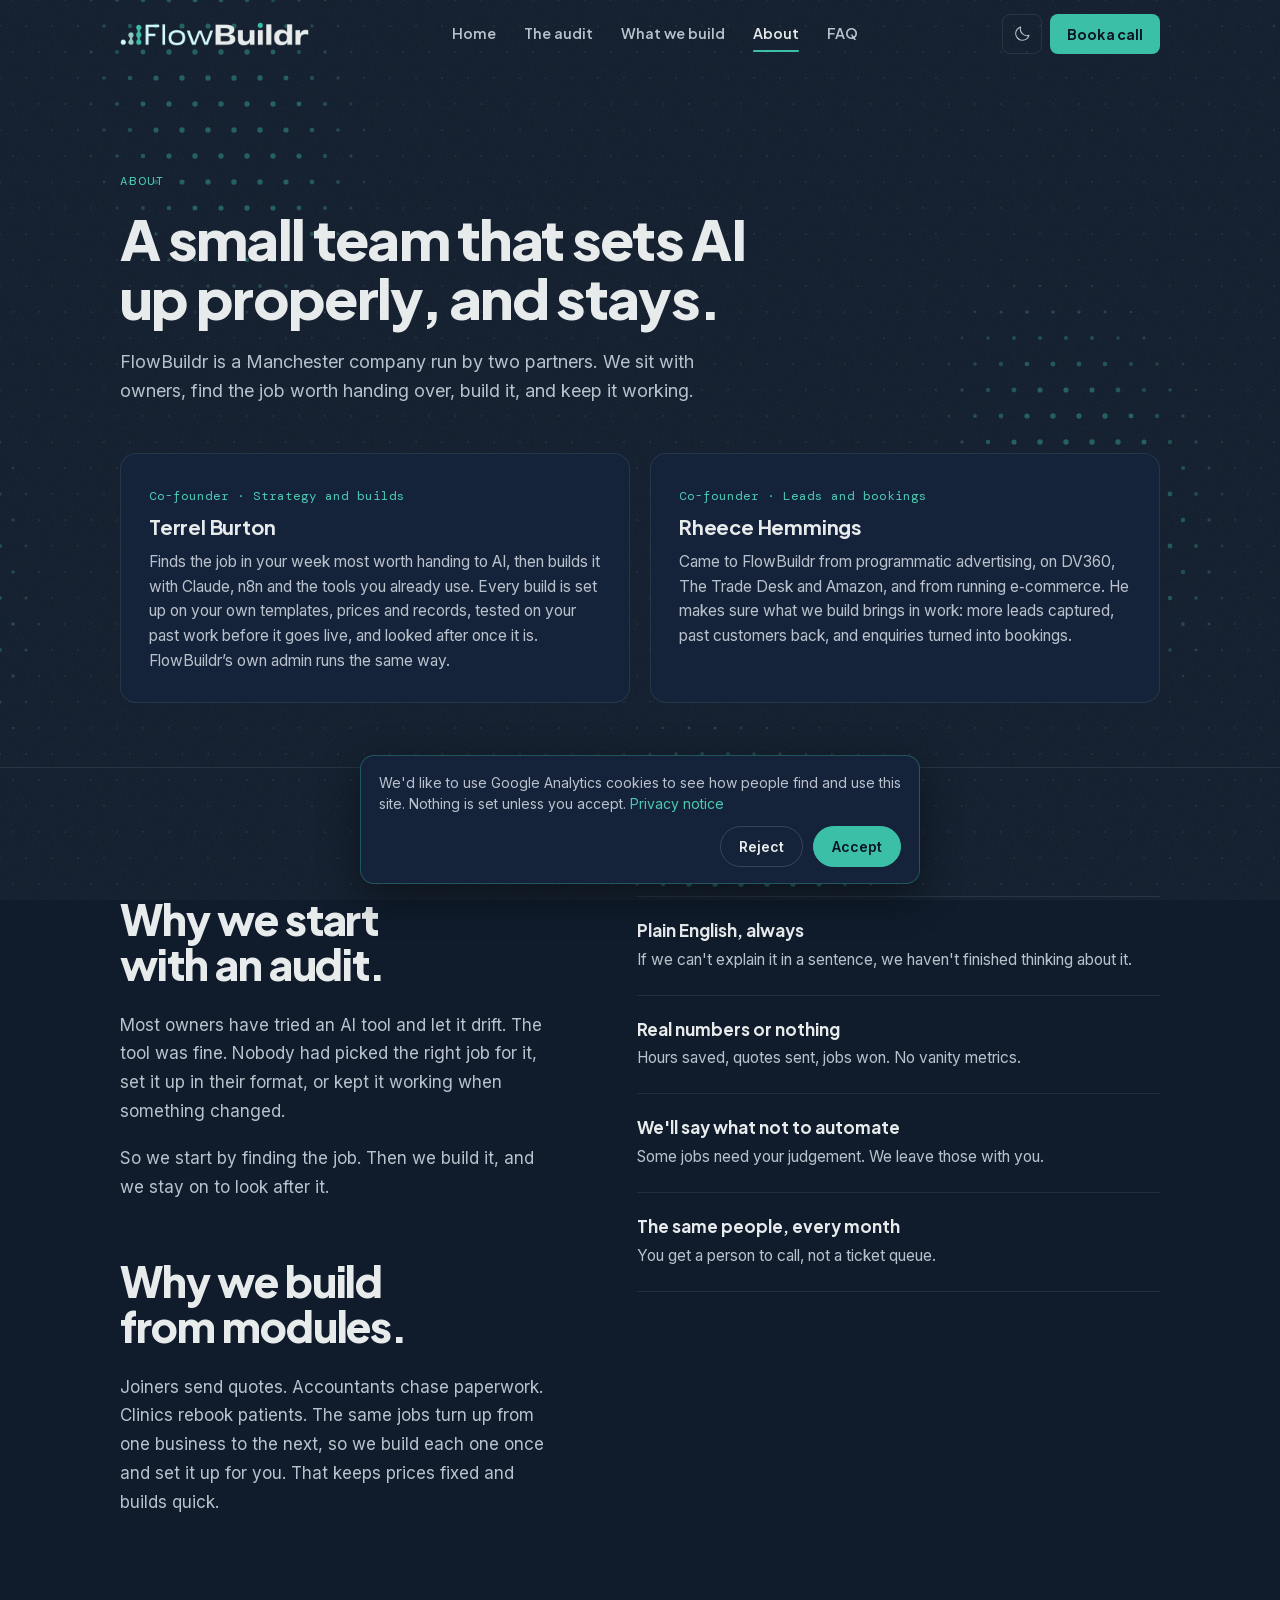
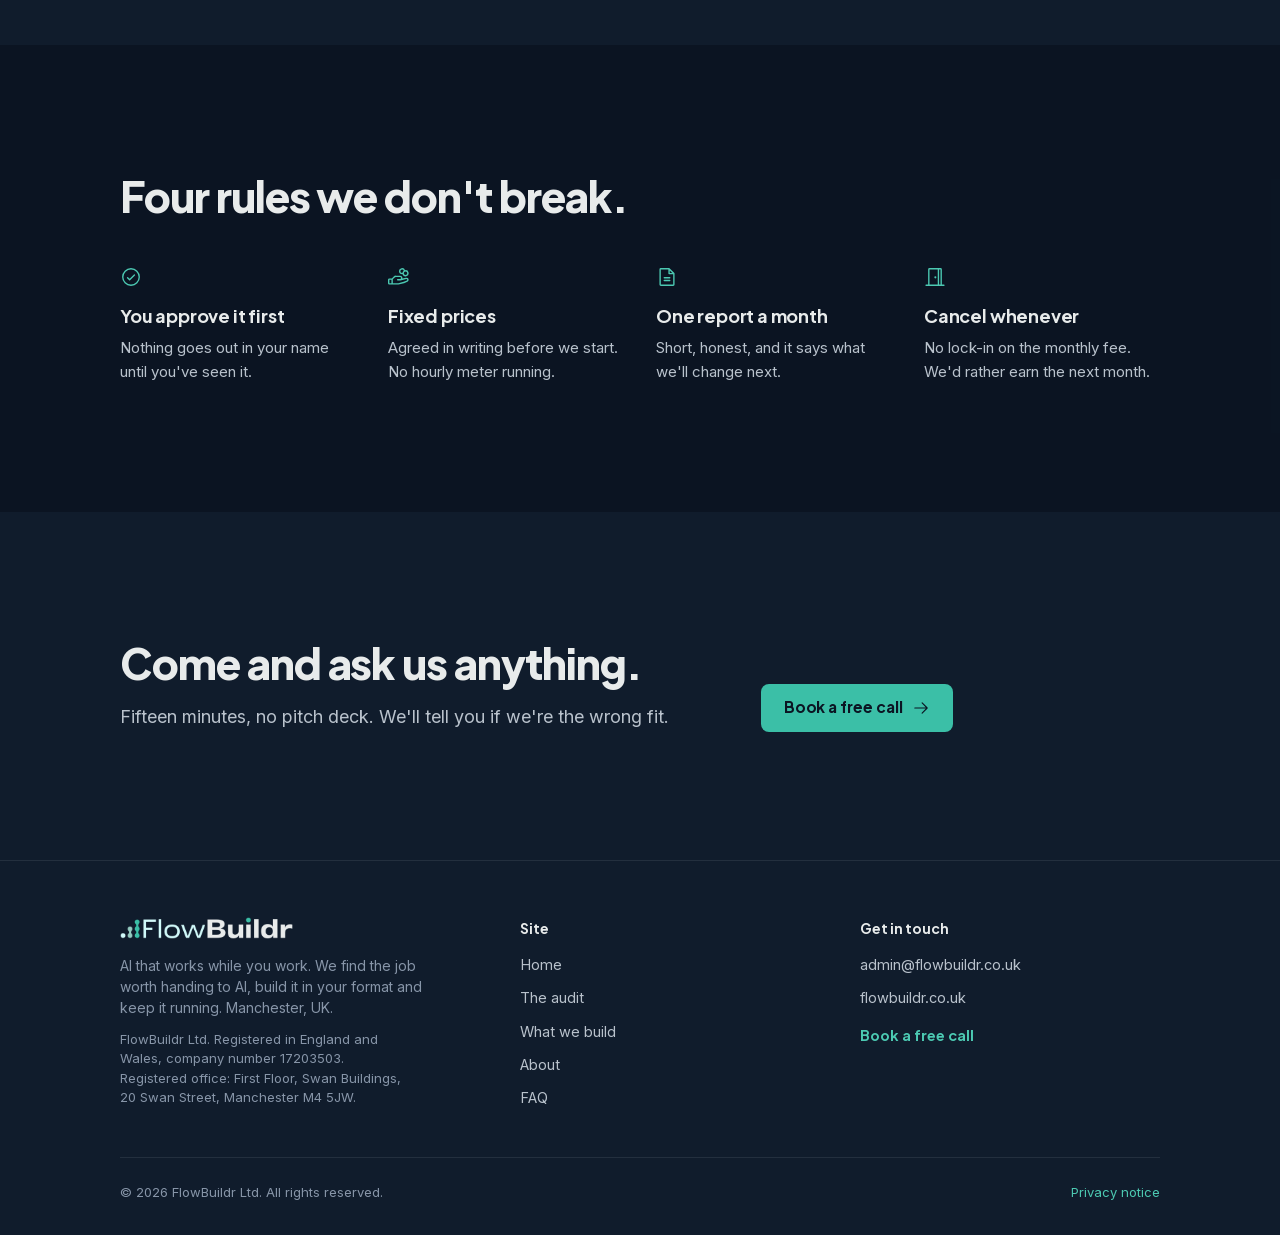
==== about/index.html @ 5ff5e366 "SEO/AEO: real page URLs, JSON-LD, robots/sitemap/llms.txt, 404, external assets - Split hash views i" ====
<!doctype html>
<html lang="en-GB">
<head>
<meta charset="utf-8">
<meta name="viewport" content="width=device-width, initial-scale=1, viewport-fit=cover">
<script>/* Old single-page links (/#faq) now live at real URLs */(function(){var h=location.hash.slice(1);if(/^(audit|services|about|faq|privacy)$/.test(h))location.replace("/"+h+"/");else if(h==="home")history.replaceState(null,"",location.pathname);})();</script>
<title>About FlowBuildr | AI automation, Manchester</title>
<meta name="description" content="FlowBuildr is a Manchester company run by two partners, Terrel Burton and Rheece Hemmings. We find the job worth handing to AI, build it, and keep it working.">
<link rel="canonical" href="https://flowbuildr.co.uk/about/">
<link rel="icon" type="image/png" sizes="64x64" href="/favicon.png">
<link rel="apple-touch-icon" href="/apple-touch-icon.png">
<meta name="theme-color" content="#101C2C">
<meta property="og:type" content="website">
<meta property="og:site_name" content="FlowBuildr">
<meta property="og:title" content="About FlowBuildr | AI automation, Manchester">
<meta property="og:description" content="FlowBuildr is a Manchester company run by two partners, Terrel Burton and Rheece Hemmings. We find the job worth handing to AI, build it, and keep it working.">
<meta property="og:url" content="https://flowbuildr.co.uk/about/">
<script type="application/ld+json">
{
 "@context": "https://schema.org",
 "@graph": [
  {
   "@type": [
    "Organization",
    "ProfessionalService"
   ],
   "@id": "https://flowbuildr.co.uk/#organization",
   "name": "FlowBuildr",
   "legalName": "FlowBuildr Ltd",
   "url": "https://flowbuildr.co.uk/",
   "logo": "https://flowbuildr.co.uk/assets/logo-dark.png",
   "image": "https://flowbuildr.co.uk/assets/logo-dark.png",
   "email": "admin@flowbuildr.co.uk",
   "description": "AI that works while you work. We find the job worth handing to AI, build it in your format and keep it running. Manchester, UK.",
   "identifier": {
    "@type": "PropertyValue",
    "propertyID": "Companies House company number",
    "value": "17203503"
   },
   "address": {
    "@type": "PostalAddress",
    "name": "Registered office",
    "streetAddress": "First Floor, Swan Buildings, 20 Swan Street",
    "addressLocality": "Manchester",
    "postalCode": "M4 5JW",
    "addressCountry": "GB"
   },
   "areaServed": [
    {
     "@type": "City",
     "name": "Manchester"
    },
    {
     "@type": "Country",
     "name": "United Kingdom"
    }
   ],
   "founder": [
    {
     "@type": "Person",
     "name": "Terrel Burton"
    },
    {
     "@type": "Person",
     "name": "Rheece Hemmings"
    }
   ]
  },
  {
   "@type": "WebSite",
   "@id": "https://flowbuildr.co.uk/#website",
   "url": "https://flowbuildr.co.uk/",
   "name": "FlowBuildr",
   "publisher": {
    "@id": "https://flowbuildr.co.uk/#organization"
   }
  },
  {
   "@type": "WebPage",
   "@id": "https://flowbuildr.co.uk/about/",
   "url": "https://flowbuildr.co.uk/about/",
   "name": "About FlowBuildr | AI automation, Manchester",
   "description": "FlowBuildr is a Manchester company run by two partners, Terrel Burton and Rheece Hemmings. We find the job worth handing to AI, build it, and keep it working.",
   "isPartOf": {
    "@id": "https://flowbuildr.co.uk/#website"
   },
   "about": {
    "@id": "https://flowbuildr.co.uk/#organization"
   }
  }
 ]
}
</script>
<!-- Google Analytics 4 with Consent Mode v2: everything denied until the visitor accepts -->
<script>
window.dataLayer=window.dataLayer||[];function gtag(){dataLayer.push(arguments);}
gtag('consent','default',{ad_storage:'denied',ad_user_data:'denied',ad_personalization:'denied',analytics_storage:'denied',functionality_storage:'denied',personalization_storage:'denied',security_storage:'granted',wait_for_update:500});
try{if(localStorage.getItem('fb_consent')==='granted')gtag('consent','update',{analytics_storage:'granted'});}catch(e){}
</script>
<script async src="https://www.googletagmanager.com/gtag/js?id=G-GZK0603EW1"></script>
<script>gtag('js',new Date());gtag('config','G-GZK0603EW1');</script>
<link rel="stylesheet" href="/assets/site.css?v=bd875f7d">
</head>
<body>
<svg width="0" height="0" style="position:absolute" aria-hidden="true" focusable="false"><defs><symbol id="i-address-book" viewBox="0 0 256 256"><path d="M83.19,174.4a8,8,0,0,0,11.21-1.6,52,52,0,0,1,83.2,0,8,8,0,1,0,12.8-9.6A67.88,67.88,0,0,0,163,141.51a40,40,0,1,0-53.94,0A67.88,67.88,0,0,0,81.6,163.2,8,8,0,0,0,83.19,174.4ZM112,112a24,24,0,1,1,24,24A24,24,0,0,1,112,112Zm96-88H64A16,16,0,0,0,48,40V64H32a8,8,0,0,0,0,16H48v40H32a8,8,0,0,0,0,16H48v40H32a8,8,0,0,0,0,16H48v24a16,16,0,0,0,16,16H208a16,16,0,0,0,16-16V40A16,16,0,0,0,208,24Zm0,192H64V40H208Z"/></symbol><symbol id="i-arrow-right" viewBox="0 0 256 256"><path d="M221.66,133.66l-72,72a8,8,0,0,1-11.32-11.32L196.69,136H40a8,8,0,0,1,0-16H196.69L138.34,61.66a8,8,0,0,1,11.32-11.32l72,72A8,8,0,0,1,221.66,133.66Z"/></symbol><symbol id="i-caret-down" viewBox="0 0 256 256"><path d="M213.66,101.66l-80,80a8,8,0,0,1-11.32,0l-80-80A8,8,0,0,1,53.66,90.34L128,164.69l74.34-74.35a8,8,0,0,1,11.32,11.32Z"/></symbol><symbol id="i-chat-circle-dots" viewBox="0 0 256 256"><path d="M140,128a12,12,0,1,1-12-12A12,12,0,0,1,140,128ZM84,116a12,12,0,1,0,12,12A12,12,0,0,0,84,116Zm88,0a12,12,0,1,0,12,12A12,12,0,0,0,172,116Zm60,12A104,104,0,0,1,79.12,219.82L45.07,231.17a16,16,0,0,1-20.24-20.24l11.35-34.05A104,104,0,1,1,232,128Zm-16,0A88,88,0,1,0,51.81,172.06a8,8,0,0,1,.66,6.54L40,216,77.4,203.53a7.85,7.85,0,0,1,2.53-.42,8,8,0,0,1,4,1.08A88,88,0,0,0,216,128Z"/></symbol><symbol id="i-check" viewBox="0 0 256 256"><path d="M229.66,77.66l-128,128a8,8,0,0,1-11.32,0l-56-56a8,8,0,0,1,11.32-11.32L96,188.69,218.34,66.34a8,8,0,0,1,11.32,11.32Z"/></symbol><symbol id="i-check-circle" viewBox="0 0 256 256"><path d="M173.66,98.34a8,8,0,0,1,0,11.32l-56,56a8,8,0,0,1-11.32,0l-24-24a8,8,0,0,1,11.32-11.32L112,148.69l50.34-50.35A8,8,0,0,1,173.66,98.34ZM232,128A104,104,0,1,1,128,24,104.11,104.11,0,0,1,232,128Zm-16,0a88,88,0,1,0-88,88A88.1,88.1,0,0,0,216,128Z"/></symbol><symbol id="i-clock-countdown" viewBox="0 0 256 256"><path d="M232,136.66A104.12,104.12,0,1,1,119.34,24,8,8,0,0,1,120.66,40,88.12,88.12,0,1,0,216,135.34,8,8,0,0,1,232,136.66ZM120,72v56a8,8,0,0,0,8,8h56a8,8,0,0,0,0-16H136V72a8,8,0,0,0-16,0Zm40-24a12,12,0,1,0-12-12A12,12,0,0,0,160,48Zm36,24a12,12,0,1,0-12-12A12,12,0,0,0,196,72Zm24,36a12,12,0,1,0-12-12A12,12,0,0,0,220,108Z"/></symbol><symbol id="i-cloud-check" viewBox="0 0 256 256"><path d="M160,40A88.09,88.09,0,0,0,81.29,88.67,64,64,0,1,0,72,216h88a88,88,0,0,0,0-176Zm0,160H72a48,48,0,0,1,0-96c1.1,0,2.2,0,3.29.11A88,88,0,0,0,72,128a8,8,0,0,0,16,0,72,72,0,1,1,72,72Zm37.66-93.66a8,8,0,0,1,0,11.32l-48,48a8,8,0,0,1-11.32,0l-24-24a8,8,0,0,1,11.32-11.32L144,148.69l42.34-42.35A8,8,0,0,1,197.66,106.34Z"/></symbol><symbol id="i-door-open" viewBox="0 0 256 256"><path d="M232,216H208V40a16,16,0,0,0-16-16H64A16,16,0,0,0,48,40V216H24a8,8,0,0,0,0,16H232a8,8,0,0,0,0-16Zm-40,0H176V40h16ZM64,40h96V216H64Zm80,92a12,12,0,1,1-12-12A12,12,0,0,1,144,132Z"/></symbol><symbol id="i-file-doc" viewBox="0 0 256 256"><path d="M52,144H36a8,8,0,0,0-8,8v56a8,8,0,0,0,8,8H52a36,36,0,0,0,0-72Zm0,56H44V160h8a20,20,0,0,1,0,40Zm169.53-4.91a8,8,0,0,1,.25,11.31A30.06,30.06,0,0,1,200,216c-17.65,0-32-16.15-32-36s14.35-36,32-36a30.06,30.06,0,0,1,21.78,9.6,8,8,0,0,1-11.56,11.06A14.24,14.24,0,0,0,200,160c-8.82,0-16,9-16,20s7.18,20,16,20a14.24,14.24,0,0,0,10.22-4.66A8,8,0,0,1,221.53,195.09ZM128,144c-17.65,0-32,16.15-32,36s14.35,36,32,36,32-16.15,32-36S145.65,144,128,144Zm0,56c-8.82,0-16-9-16-20s7.18-20,16-20,16,9,16,20S136.82,200,128,200ZM48,120a8,8,0,0,0,8-8V40h88V88a8,8,0,0,0,8,8h48v16a8,8,0,0,0,16,0V88a8,8,0,0,0-2.34-5.66l-56-56A8,8,0,0,0,152,24H56A16,16,0,0,0,40,40v72A8,8,0,0,0,48,120ZM160,51.31,188.69,80H160Z"/></symbol><symbol id="i-file-text" viewBox="0 0 256 256"><path d="M213.66,82.34l-56-56A8,8,0,0,0,152,24H56A16,16,0,0,0,40,40V216a16,16,0,0,0,16,16H200a16,16,0,0,0,16-16V88A8,8,0,0,0,213.66,82.34ZM160,51.31,188.69,80H160ZM200,216H56V40h88V88a8,8,0,0,0,8,8h48V216Zm-32-80a8,8,0,0,1-8,8H96a8,8,0,0,1,0-16h64A8,8,0,0,1,168,136Zm0,32a8,8,0,0,1-8,8H96a8,8,0,0,1,0-16h64A8,8,0,0,1,168,168Z"/></symbol><symbol id="i-globe" viewBox="0 0 256 256"><path d="M128,24h0A104,104,0,1,0,232,128,104.12,104.12,0,0,0,128,24Zm88,104a87.61,87.61,0,0,1-3.33,24H174.16a157.44,157.44,0,0,0,0-48h38.51A87.61,87.61,0,0,1,216,128ZM102,168H154a115.11,115.11,0,0,1-26,45A115.27,115.27,0,0,1,102,168Zm-3.9-16a140.84,140.84,0,0,1,0-48h59.88a140.84,140.84,0,0,1,0,48ZM40,128a87.61,87.61,0,0,1,3.33-24H81.84a157.44,157.44,0,0,0,0,48H43.33A87.61,87.61,0,0,1,40,128ZM154,88H102a115.11,115.11,0,0,1,26-45A115.27,115.27,0,0,1,154,88Zm52.33,0H170.71a135.28,135.28,0,0,0-22.3-45.6A88.29,88.29,0,0,1,206.37,88ZM107.59,42.4A135.28,135.28,0,0,0,85.29,88H49.63A88.29,88.29,0,0,1,107.59,42.4ZM49.63,168H85.29a135.28,135.28,0,0,0,22.3,45.6A88.29,88.29,0,0,1,49.63,168Zm98.78,45.6a135.28,135.28,0,0,0,22.3-45.6h35.66A88.29,88.29,0,0,1,148.41,213.6Z"/></symbol><symbol id="i-hand-coins" viewBox="0 0 256 256"><path d="M230.33,141.06a24.43,24.43,0,0,0-21.24-4.23l-41.84,9.62A28,28,0,0,0,140,112H89.94a31.82,31.82,0,0,0-22.63,9.37L44.69,144H16A16,16,0,0,0,0,160v40a16,16,0,0,0,16,16H120a7.93,7.93,0,0,0,1.94-.24l64-16a6.94,6.94,0,0,0,1.19-.4L226,182.82l.44-.2a24.6,24.6,0,0,0,3.93-41.56ZM16,160H40v40H16Zm203.43,8.21-38,16.18L119,200H56V155.31l22.63-22.62A15.86,15.86,0,0,1,89.94,128H140a12,12,0,0,1,0,24H112a8,8,0,0,0,0,16h32a8.32,8.32,0,0,0,1.79-.2l67-15.41.31-.08a8.6,8.6,0,0,1,6.3,15.9ZM164,96a36,36,0,0,0,5.9-.48,36,36,0,1,0,28.22-47A36,36,0,1,0,164,96Zm60-12a20,20,0,1,1-20-20A20,20,0,0,1,224,84ZM164,40a20,20,0,0,1,19.25,14.61,36,36,0,0,0-15,24.93A20.42,20.42,0,0,1,164,80a20,20,0,0,1,0-40Z"/></symbol><symbol id="i-list" viewBox="0 0 256 256"><path d="M224,128a8,8,0,0,1-8,8H40a8,8,0,0,1,0-16H216A8,8,0,0,1,224,128ZM40,72H216a8,8,0,0,0,0-16H40a8,8,0,0,0,0,16ZM216,184H40a8,8,0,0,0,0,16H216a8,8,0,0,0,0-16Z"/></symbol><symbol id="i-list-checks" viewBox="0 0 256 256"><path d="M224,128a8,8,0,0,1-8,8H128a8,8,0,0,1,0-16h88A8,8,0,0,1,224,128ZM128,72h88a8,8,0,0,0,0-16H128a8,8,0,0,0,0,16Zm88,112H128a8,8,0,0,0,0,16h88a8,8,0,0,0,0-16ZM82.34,42.34,56,68.69,45.66,58.34A8,8,0,0,0,34.34,69.66l16,16a8,8,0,0,0,11.32,0l32-32A8,8,0,0,0,82.34,42.34Zm0,64L56,132.69,45.66,122.34a8,8,0,0,0-11.32,11.32l16,16a8,8,0,0,0,11.32,0l32-32a8,8,0,0,0-11.32-11.32Zm0,64L56,196.69,45.66,186.34a8,8,0,0,0-11.32,11.32l16,16a8,8,0,0,0,11.32,0l32-32a8,8,0,0,0-11.32-11.32Z"/></symbol><symbol id="i-magnifying-glass" viewBox="0 0 256 256"><path d="M229.66,218.34l-50.07-50.06a88.11,88.11,0,1,0-11.31,11.31l50.06,50.07a8,8,0,0,0,11.32-11.32ZM40,112a72,72,0,1,1,72,72A72.08,72.08,0,0,1,40,112Z"/></symbol><symbol id="i-microphone" viewBox="0 0 256 256"><path d="M128,176a48.05,48.05,0,0,0,48-48V64a48,48,0,0,0-96,0v64A48.05,48.05,0,0,0,128,176ZM96,64a32,32,0,0,1,64,0v64a32,32,0,0,1-64,0Zm40,143.6V240a8,8,0,0,1-16,0V207.6A80.11,80.11,0,0,1,48,128a8,8,0,0,1,16,0,64,64,0,0,0,128,0,8,8,0,0,1,16,0A80.11,80.11,0,0,1,136,207.6Z"/></symbol><symbol id="i-moon" viewBox="0 0 256 256"><path d="M233.54,142.23a8,8,0,0,0-8-2,88.08,88.08,0,0,1-109.8-109.8,8,8,0,0,0-10-10,104.84,104.84,0,0,0-52.91,37A104,104,0,0,0,136,224a103.09,103.09,0,0,0,62.52-20.88,104.84,104.84,0,0,0,37-52.91A8,8,0,0,0,233.54,142.23ZM188.9,190.34A88,88,0,0,1,65.66,67.11a89,89,0,0,1,31.4-26A106,106,0,0,0,96,56,104.11,104.11,0,0,0,200,160a106,106,0,0,0,14.92-1.06A89,89,0,0,1,188.9,190.34Z"/></symbol><symbol id="i-note-pencil" viewBox="0 0 256 256"><path d="M229.66,58.34l-32-32a8,8,0,0,0-11.32,0l-96,96A8,8,0,0,0,88,128v32a8,8,0,0,0,8,8h32a8,8,0,0,0,5.66-2.34l96-96A8,8,0,0,0,229.66,58.34ZM124.69,152H104V131.31l64-64L188.69,88ZM200,76.69,179.31,56,192,43.31,212.69,64ZM224,128v80a16,16,0,0,1-16,16H48a16,16,0,0,1-16-16V48A16,16,0,0,1,48,32h80a8,8,0,0,1,0,16H48V208H208V128a8,8,0,0,1,16,0Z"/></symbol><symbol id="i-paper-plane-tilt" viewBox="0 0 256 256"><path d="M227.32,28.68a16,16,0,0,0-15.66-4.08l-.15,0L19.57,82.84a16,16,0,0,0-2.49,29.8L102,154l41.3,84.87A15.86,15.86,0,0,0,157.74,248q.69,0,1.38-.06a15.88,15.88,0,0,0,14-11.51l58.2-191.94c0-.05,0-.1,0-.15A16,16,0,0,0,227.32,28.68ZM157.83,231.85l-.05.14,0-.07-40.06-82.3,48-48a8,8,0,0,0-11.31-11.31l-48,48L24.08,98.25l-.07,0,.14,0L216,40Z"/></symbol><symbol id="i-plus" viewBox="0 0 256 256"><path d="M224,128a8,8,0,0,1-8,8H136v80a8,8,0,0,1-16,0V136H40a8,8,0,0,1,0-16h80V40a8,8,0,0,1,16,0v80h80A8,8,0,0,1,224,128Z"/></symbol><symbol id="i-receipt" viewBox="0 0 256 256"><path d="M72,104a8,8,0,0,1,8-8h96a8,8,0,0,1,0,16H80A8,8,0,0,1,72,104Zm8,40h96a8,8,0,0,0,0-16H80a8,8,0,0,0,0,16ZM232,56V208a8,8,0,0,1-11.58,7.15L192,200.94l-28.42,14.21a8,8,0,0,1-7.16,0L128,200.94,99.58,215.15a8,8,0,0,1-7.16,0L64,200.94,35.58,215.15A8,8,0,0,1,24,208V56A16,16,0,0,1,40,40H216A16,16,0,0,1,232,56Zm-16,0H40V195.06l20.42-10.22a8,8,0,0,1,7.16,0L96,199.06l28.42-14.22a8,8,0,0,1,7.16,0L160,199.06l28.42-14.22a8,8,0,0,1,7.16,0L216,195.06Z"/></symbol><symbol id="i-sun" viewBox="0 0 256 256"><path d="M120,40V16a8,8,0,0,1,16,0V40a8,8,0,0,1-16,0Zm72,88a64,64,0,1,1-64-64A64.07,64.07,0,0,1,192,128Zm-16,0a48,48,0,1,0-48,48A48.05,48.05,0,0,0,176,128ZM58.34,69.66A8,8,0,0,0,69.66,58.34l-16-16A8,8,0,0,0,42.34,53.66Zm0,116.68-16,16a8,8,0,0,0,11.32,11.32l16-16a8,8,0,0,0-11.32-11.32ZM192,72a8,8,0,0,0,5.66-2.34l16-16a8,8,0,0,0-11.32-11.32l-16,16A8,8,0,0,0,192,72Zm5.66,114.34a8,8,0,0,0-11.32,11.32l16,16a8,8,0,0,0,11.32-11.32ZM48,128a8,8,0,0,0-8-8H16a8,8,0,0,0,0,16H40A8,8,0,0,0,48,128Zm80,80a8,8,0,0,0-8,8v24a8,8,0,0,0,16,0V216A8,8,0,0,0,128,208Zm112-88H216a8,8,0,0,0,0,16h24a8,8,0,0,0,0-16Z"/></symbol><symbol id="i-user-minus" viewBox="0 0 256 256"><path d="M256,136a8,8,0,0,1-8,8H200a8,8,0,0,1,0-16h48A8,8,0,0,1,256,136Zm-57.87,58.85a8,8,0,0,1-12.26,10.3C165.75,181.19,138.09,168,108,168s-57.75,13.19-77.87,37.15a8,8,0,0,1-12.25-10.3c14.94-17.78,33.52-30.41,54.17-37.17a68,68,0,1,1,71.9,0C164.6,164.44,183.18,177.07,198.13,194.85ZM108,152a52,52,0,1,0-52-52A52.06,52.06,0,0,0,108,152Z"/></symbol><symbol id="i-users-three" viewBox="0 0 256 256"><path d="M244.8,150.4a8,8,0,0,1-11.2-1.6A51.6,51.6,0,0,0,192,128a8,8,0,0,1-7.37-4.89,8,8,0,0,1,0-6.22A8,8,0,0,1,192,112a24,24,0,1,0-23.24-30,8,8,0,1,1-15.5-4A40,40,0,1,1,219,117.51a67.94,67.94,0,0,1,27.43,21.68A8,8,0,0,1,244.8,150.4ZM190.92,212a8,8,0,1,1-13.84,8,57,57,0,0,0-98.16,0,8,8,0,1,1-13.84-8,72.06,72.06,0,0,1,33.74-29.92,48,48,0,1,1,58.36,0A72.06,72.06,0,0,1,190.92,212ZM128,176a32,32,0,1,0-32-32A32,32,0,0,0,128,176ZM72,120a8,8,0,0,0-8-8A24,24,0,1,1,87.24,82a8,8,0,1,0,15.5-4A40,40,0,1,0,37,117.51,67.94,67.94,0,0,0,9.6,139.19a8,8,0,1,0,12.8,9.61A51.6,51.6,0,0,1,64,128,8,8,0,0,0,72,120Z"/></symbol><symbol id="i-wrench" viewBox="0 0 256 256"><path d="M226.76,69a8,8,0,0,0-12.84-2.88l-40.3,37.19-17.23-3.7-3.7-17.23,37.19-40.3A8,8,0,0,0,187,29.24,72,72,0,0,0,88,96,72.34,72.34,0,0,0,94,124.94L33.79,177c-.15.12-.29.26-.43.39a32,32,0,0,0,45.26,45.26c.13-.13.27-.28.39-.42L131.06,162A72,72,0,0,0,232,96,71.56,71.56,0,0,0,226.76,69ZM160,152a56.14,56.14,0,0,1-27.07-7,8,8,0,0,0-9.92,1.77L67.11,211.51a16,16,0,0,1-22.62-22.62L109.18,133a8,8,0,0,0,1.77-9.93,56,56,0,0,1,58.36-82.31l-31.2,33.81a8,8,0,0,0-1.94,7.1L141.83,108a8,8,0,0,0,6.14,6.14l26.35,5.66a8,8,0,0,0,7.1-1.94l33.81-31.2A56.06,56.06,0,0,1,160,152Z"/></symbol><symbol id="i-x" viewBox="0 0 256 256"><path d="M205.66,194.34a8,8,0,0,1-11.32,11.32L128,139.31,61.66,205.66a8,8,0,0,1-11.32-11.32L116.69,128,50.34,61.66A8,8,0,0,1,61.66,50.34L128,116.69l66.34-66.35a8,8,0,0,1,11.32,11.32L139.31,128Z"/></symbol></defs></svg>
<div class="bg-layer" aria-hidden="true"><canvas id="flow"></canvas></div>
<div class="site">
<header class="site-head" id="top">
  <div class="wrap head-row">
    <a class="brand" href="/" data-go="home" aria-label="FlowBuildr home">
      <img class="logo-dark" src="/assets/logo-dark.png" alt="FlowBuildr" width="189" height="24">
      <img class="logo-light" src="/assets/logo-light.png" alt="FlowBuildr" width="189" height="24">
    </a>
    <nav class="nav" aria-label="Main">
      <a href="/" data-go="home">Home</a>
      <a href="/audit/" data-go="audit">The audit</a>
      <a href="/services/" data-go="services">What we build</a>
      <a href="/about/" data-go="about">About</a>
      <a href="/faq/" data-go="faq">FAQ</a>
    </nav>
    <div class="head-actions">
      <button class="icon-btn" type="button" id="theme-btn" aria-label="Switch to light theme">
        <svg class="i t-moon" aria-hidden="true"><use href="#i-moon"/></svg>
        <svg class="i t-sun" aria-hidden="true"><use href="#i-sun"/></svg>
      </button>
      <button class="btn btn-primary btn-sm head-cta" type="button" data-book>Book a call</button>
      <button class="icon-btn menu-btn" type="button" id="menu-btn" aria-expanded="false" aria-controls="mobile-nav" aria-label="Open menu">
        <svg class="i" aria-hidden="true"><use href="#i-list"/></svg>
      </button>
    </div>
    <nav class="mobile-nav" id="mobile-nav" aria-label="Main">
      <a href="/" data-go="home">Home</a>
      <a href="/audit/" data-go="audit">The audit</a>
      <a href="/services/" data-go="services">What we build</a>
      <a href="/about/" data-go="about">About</a>
      <a href="/faq/" data-go="faq">FAQ</a>
      <div style="padding:8px 6px 6px"><button class="btn btn-primary" type="button" data-book style="width:100%">Book a free call</button></div>
    </nav>
  </div>
</header>

<main id="main" tabindex="-1">

<!-- ============ ABOUT ============ -->
<div data-view="about">
  <section class="page-hero">
    <div class="wrap">
      <span class="eyebrow">About</span>
      <h1 class="h1" style="max-width:19ch">A small team that sets AI up properly, and stays.</h1>
      <p class="lede">FlowBuildr is a Manchester company run by two partners. We sit with owners, find the job worth handing over, build it, and keep it working.</p>
      <div class="people">
        <div class="person"><span class="role">Co-founder · Strategy and builds</span><h3 class="h3">Terrel Burton</h3><p>Finds the job in your week most worth handing to AI, then builds it with Claude, n8n and the tools you already use. Every build is set up on your own templates, prices and records, tested on your past work before it goes live, and looked after once it is. FlowBuildr&rsquo;s own admin runs the same way.</p></div>
        <div class="person"><span class="role">Co-founder · Leads and bookings</span><h3 class="h3">Rheece Hemmings</h3><p>Came to FlowBuildr from programmatic advertising, on DV360, The Trade Desk and Amazon, and from running e&#8209;commerce. He makes sure what we build brings in work: more leads captured, past customers back, and enquiries turned into bookings.</p></div>
      </div>
    </div>
  </section>

  <section class="section">
    <div class="wrap split">
      <div class="prose">
        <h2 class="h2">Why we start with an audit.</h2>
        <p>Most owners have tried an AI tool and let it drift. The tool was fine. Nobody had picked the right job for it, set it up in their format, or kept it working when something changed.</p>
        <p>So we start by finding the job. Then we build it, and we stay on to look after it.</p>
        <h2 class="h2">Why we build from modules.</h2>
        <p>Joiners send quotes. Accountants chase paperwork. Clinics rebook patients. The same jobs turn up from one business to the next, so we build each one once and set it up for you. That keeps prices fixed and builds quick.</p>
      </div>
      <dl class="principles">
        <div><dt class="h4">Plain English, always</dt><dd><p>If we can't explain it in a sentence, we haven't finished thinking about it.</p></dd></div>
        <div><dt class="h4">Real numbers or nothing</dt><dd><p>Hours saved, quotes sent, jobs won. No vanity metrics.</p></dd></div>
        <div><dt class="h4">We'll say what not to automate</dt><dd><p>Some jobs need your judgement. We leave those with you.</p></dd></div>
        <div><dt class="h4">The same people, every month</dt><dd><p>You get a person to call, not a ticket queue.</p></dd></div>
      </dl>
    </div>
  </section>

  <section class="section band" aria-labelledby="rules-h">
    <div class="wrap">
      <h2 class="h2" id="rules-h">Four rules we don't break.</h2>
      <div class="rules">
        <div><svg class="i" aria-hidden="true"><use href="#i-check-circle"/></svg><h3 class="h3">You approve it first</h3><p>Nothing goes out in your name until you've seen it.</p></div>
        <div><svg class="i" aria-hidden="true"><use href="#i-hand-coins"/></svg><h3 class="h3">Fixed prices</h3><p>Agreed in writing before we start. No hourly meter running.</p></div>
        <div><svg class="i" aria-hidden="true"><use href="#i-file-text"/></svg><h3 class="h3">One report a month</h3><p>Short, honest, and it says what we'll change next.</p></div>
        <div><svg class="i" aria-hidden="true"><use href="#i-door-open"/></svg><h3 class="h3">Cancel whenever</h3><p>No lock-in on the monthly fee. We'd rather earn the next month.</p></div>
      </div>
    </div>
  </section>

  <section class="section" aria-labelledby="about-close-h">
    <div class="wrap closer">
      <div>
        <h2 class="h2" id="about-close-h">Come and ask us anything.</h2>
        <p class="lede" style="margin-top:18px">Fifteen minutes, no pitch deck. We'll tell you if we're the wrong fit.</p>
      </div>
      <div class="actions"><button class="btn btn-primary" type="button" data-book>Book a free call<svg class="i" aria-hidden="true"><use href="#i-arrow-right"/></svg></button></div>
    </div>
  </section>
</div>
</main>

<footer class="site-foot">
  <div class="wrap">
    <div class="foot-top">
      <div>
        <img class="logo-dark" src="/assets/logo-dark.png" alt="FlowBuildr" width="173" height="22">
        <img class="logo-light" src="/assets/logo-light.png" alt="FlowBuildr" width="173" height="22">
        <p class="small">AI that works while you work. We find the job worth handing to AI, build it in your format and keep it running. Manchester, UK.</p>
        <p class="small foot-co" style="margin-top:12px;font-size:13px">FlowBuildr Ltd. Registered in England and Wales, company number 17203503. Registered office: First Floor, Swan Buildings, 20 Swan Street, Manchester M4&nbsp;5JW.</p>
      </div>
      <div>
        <h2>Site</h2>
        <div class="foot-links">
          <a href="/" data-go="home">Home</a>
          <a href="/audit/" data-go="audit">The audit</a>
          <a href="/services/" data-go="services">What we build</a>
          <a href="/about/" data-go="about">About</a>
          <a href="/faq/" data-go="faq">FAQ</a>
        </div>
      </div>
      <div>
        <h2>Get in touch</h2>
        <div class="foot-links">
          <a href="mailto:admin@flowbuildr.co.uk">admin@flowbuildr.co.uk</a>
          <a href="https://flowbuildr.co.uk/">flowbuildr.co.uk</a>
          <button class="link" type="button" data-book style="font-size:14.5px;margin-top:4px">Book a free call</button>
        </div>
      </div>
    </div>
    <div class="foot-base">
      <span>&copy; 2026 FlowBuildr Ltd. All rights reserved.</span>
      <a href="/privacy/" data-go="privacy">Privacy notice</a>
    </div>
  </div>
</footer>
</div>

<dialog class="book" id="book" aria-labelledby="book-h">
  <div class="dlg">
    <button class="icon-btn close" type="button" data-close aria-label="Close"><svg class="i" aria-hidden="true"><use href="#i-x"/></svg></button>
    <div id="book-form-wrap">
      <h2 class="h2" id="book-h">Book a free 15-minute call.</h2>
      <p class="body">Tell us a little about the business. We'll reply within one working day to find a time.</p>
      <form class="form" id="book-form" novalidate>
        <div class="two">
          <div class="field"><label for="b-first">First name</label><input class="input" id="b-first" name="first" autocomplete="given-name" required aria-describedby="b-first-err"><span class="err" id="b-first-err"></span></div>
          <div class="field"><label for="b-last">Surname</label><input class="input" id="b-last" name="last" autocomplete="family-name" required aria-describedby="b-last-err"><span class="err" id="b-last-err"></span></div>
        </div>
        <div class="field"><label for="b-email">Email</label><input class="input" id="b-email" name="email" type="email" autocomplete="email" placeholder="you@yourbusiness.co.uk" required aria-describedby="b-email-err"><span class="err" id="b-email-err"></span></div>
        <div class="field"><label for="b-phone">Phone</label><input class="input" id="b-phone" name="phone" type="tel" autocomplete="tel" placeholder="07700 900000" required aria-describedby="b-phone-err"><span class="err" id="b-phone-err"></span></div>
        <div class="field"><label for="b-business">Business name</label><input class="input" id="b-business" name="business" autocomplete="organization" required aria-describedby="b-business-err"><span class="err" id="b-business-err"></span></div>
        <div class="field"><label for="b-week">What eats most of your week? <span>(optional)</span></label><textarea class="input" id="b-week" name="week" rows="3" placeholder="Quotes, invoices, chasing payment, emails"></textarea></div>
        <button class="btn btn-primary" type="submit">Request a call</button>
        <p class="note">No spam, no obligation. One reply, within a working day. <a href="/privacy/" data-go="privacy" data-close style="color:var(--accent-text)">How we use your details</a>.</p>
      </form>
    </div>
    <div class="sent" id="book-sent" hidden>
      <span class="seal"><svg class="i" aria-hidden="true"><use href="#i-check"/></svg></span>
      <h2 class="h2">Request received.</h2>
      <p class="body">We'll be in touch within one working day to find a time for your call.</p>
      <p class="note">Not heard from us by then? Email <a href="mailto:admin@flowbuildr.co.uk">admin@flowbuildr.co.uk</a>.</p>
      <button class="btn btn-quiet" type="button" data-close style="margin-top:24px">Close</button>
    </div>
  </div>
</dialog>

<script defer src="/assets/site.js?v=bd875f7d"></script>

<!-- Cookie consent (UK PECR): analytics cookies only after Accept -->
<div class="cc" id="cookie-consent" role="region" aria-label="Cookie consent" hidden>
  <p>We'd like to use Google Analytics cookies to see how people find and use this site. Nothing is set unless you accept. <a href="/privacy/" data-go="privacy">Privacy notice</a></p>
  <div class="cc-row"><button type="button" class="cc-no" data-consent="denied">Reject</button><button type="button" class="cc-yes" data-consent="granted">Accept</button></div>
</div>
<script defer src="/assets/consent.js?v=bd875f7d"></script>
</body>
</html>
---- assets/site.css ----
[hidden]{display:none!important} img{max-width:100%}
.legal .h4{margin-top:28px}
.legal p{margin-top:12px;color:var(--text-2)}
.legal a,.foot-base a{color:var(--accent-text)}
.ex-label{display:block;margin-bottom:10px;font-family:var(--ff-mono);font-size:12px;letter-spacing:.06em;text-transform:uppercase;color:var(--text-3)}
.spec.ex-list>div{grid-template-columns:92px minmax(0,1fr)}
.spec.ex-list>div:nth-child(2) dd{color:var(--text)}
.slot .chip-b{z-index:0}
.slot .chip-b::before{z-index:-1}
@font-face{font-family:'DM Mono';font-style:normal;font-weight:400;font-display:swap;src:url([data-uri]) format('woff2')}
@font-face{font-family:'DM Mono';font-style:normal;font-weight:500;font-display:swap;src:url([data-uri]) format('woff2')}
@font-face{font-family:'Inter';font-style:normal;font-weight:300 700;font-display:swap;src:url([data-uri]) format('woff2')}
@font-face{font-family:'Plus Jakarta Sans';font-style:normal;font-weight:400 800;font-display:swap;src:url([data-uri]) format('woff2')}
@font-face{font-family:'Plus Jakarta Sans';font-style:italic;font-weight:400 700;font-display:swap;src:url([data-uri]) format('woff2')}

:root{
  color-scheme:dark;
  --teal:#3BBFA7; --teal-mid:#309480; --teal-deep:#006854; --teal-pale:#D1FBFB;
  --bg:#101C2C; --bg-2:#0B1523; --panel:#15233A; --panel-2:#1A2A43;
  --line:rgba(232,235,235,.09); --line-2:rgba(232,235,235,.16); --line-accent:rgba(59,191,167,.32);
  --text:#E8EBEB; --text-2:#B9C2CC; --text-3:#8795A8;
  --accent:#3BBFA7; --accent-hover:#5FD0BB; --accent-ink:#0B1523; --accent-text:#4CC9B2; --accent-soft:rgba(59,191,167,.11);
  --warn:#E8B75E; --warn-soft:rgba(232,183,94,.09); --warn-line:rgba(232,183,94,.42);
  --paper:#FBFAF7; --paper-2:#F2EFE8; --paper-ink:#1E2A3B; --paper-ink-2:#46546B; --paper-mute:#6B7588; --paper-line:#E3DFD6;
  --paper-accent:#006854; --paper-bar:#309480; --paper-bar-2:#C3CCD6;
  --shadow-panel:0 1px 0 rgba(255,255,255,.04) inset,0 24px 48px -24px rgba(3,8,15,.8);
  --shadow-dialog:0 32px 80px -16px rgba(3,8,15,.75);
  --shadow-paper:0 40px 70px -34px rgba(2,6,12,.9),0 2px 0 rgba(255,255,255,.06);
  --backdrop:rgba(5,10,18,.66);
  --nav-bg:rgba(16,28,44,.86);
  --sel:rgba(59,191,167,.32);
  --spot-edge:rgba(95,208,187,.75); --spot-fill:rgba(59,191,167,.07);
  --bg-2-a:rgba(9,17,29,.62); --grain-o:.07;
  --ff-display:'Plus Jakarta Sans',ui-sans-serif,system-ui,-apple-system,'Segoe UI',sans-serif;
  --ff-body:'Inter',ui-sans-serif,system-ui,-apple-system,'Segoe UI',sans-serif;
  --ff-mono:'DM Mono',ui-monospace,'SFMono-Regular',Menlo,monospace;
  --ease-out:cubic-bezier(.23,1,.32,1);
  --ease-in-out:cubic-bezier(.77,0,.175,1);
  --r-sm:8px; --r-md:12px; --r-lg:16px;
  --wrap:1120px;
  --gutter:clamp(16px,4vw,40px);
  --section:clamp(72px,10vw,128px);
}
:root[data-theme="light"]{
  color-scheme:light;
  --bg:#FAF8F5; --bg-2:#EEF3F2; --panel:#FFFFFF; --panel-2:#F4F7F7;
  --line:#E2E7ED; --line-2:#CFD7E0; --line-accent:rgba(0,104,84,.28);
  --text:#26344B; --text-2:#4A5872; --text-3:#66748B;
  --accent:#3BBFA7; --accent-hover:#309480; --accent-ink:#0B1523; --accent-text:#006854; --accent-soft:#E3F3EF;
  --warn:#855700; --warn-soft:#FBF2DE; --warn-line:rgba(133,87,0,.38);
  --shadow-panel:0 1px 2px rgba(38,52,75,.05),0 24px 48px -28px rgba(38,52,75,.28);
  --shadow-dialog:0 32px 80px -20px rgba(38,52,75,.35);
  --shadow-paper:0 1px 2px rgba(38,52,75,.06),0 30px 60px -32px rgba(38,52,75,.34);
  --backdrop:rgba(38,52,75,.38);
  --nav-bg:rgba(250,248,245,.88);
  --sel:rgba(59,191,167,.3);
  --spot-edge:rgba(0,104,84,.55); --spot-fill:rgba(59,191,167,.08);
  --bg-2-a:rgba(232,240,238,.7); --grain-o:.05;
}

*,*::before,*::after{box-sizing:border-box}
html{scroll-behavior:smooth;scrollbar-color:var(--line-2) transparent;-webkit-text-size-adjust:100%}
body{margin:0;background:var(--bg);color:var(--text);font-family:var(--ff-body);font-size:16px;line-height:1.6;-webkit-font-smoothing:antialiased;-moz-osx-font-smoothing:grayscale;transition:background-color .3s ease,color .3s ease}
::selection{background:var(--sel);color:var(--text)}
img,svg{display:block;max-width:100%}
h1,h2,h3,h4,p,ol,ul,dl,dd,figure,blockquote{margin:0}
ol,ul{padding:0;list-style:none}
button,input,textarea{font:inherit;color:inherit}
button{cursor:pointer}
a{color:inherit;text-decoration:none}
:focus-visible{outline:2px solid var(--accent);outline-offset:3px;border-radius:4px}
.i{width:20px;height:20px;flex:none;fill:currentColor}
.num{font-variant-numeric:tabular-nums}
.mono{font-family:var(--ff-mono);font-weight:400;letter-spacing:0}

.wrap{max-width:var(--wrap);margin-inline:auto;padding-inline:var(--gutter)}
.section{padding-block:var(--section)}

/* Type */
.display{font-family:var(--ff-display);font-weight:800;font-size:clamp(40px,5.4vw,66px);line-height:1.02;letter-spacing:-.035em;text-wrap:balance}
.h1{font-family:var(--ff-display);font-weight:800;font-size:clamp(36px,4.6vw,56px);line-height:1.04;letter-spacing:-.03em;text-wrap:balance}
.h2{font-family:var(--ff-display);font-weight:800;font-size:clamp(28px,3.3vw,42px);line-height:1.08;letter-spacing:-.025em;text-wrap:balance}
.h3{font-family:var(--ff-display);font-weight:700;font-size:20px;line-height:1.3;letter-spacing:-.01em}
.h4{font-family:var(--ff-display);font-weight:700;font-size:17px;line-height:1.35}
.eyebrow{font-family:var(--ff-mono);font-size:12.5px;letter-spacing:.08em;text-transform:uppercase;color:var(--accent-text)}
.lede{font-size:clamp(17px,1.4vw,19px);line-height:1.6;color:var(--text-2);max-width:56ch;text-wrap:pretty}
.body{color:var(--text-2);max-width:62ch;text-wrap:pretty}
.small{font-size:14px;color:var(--text-3);line-height:1.5}
.note{font-size:13px;color:var(--text-3);line-height:1.5}

/* Draft marker: this page is a proposal, and some values are not agreed yet */
.draftbar{border-bottom:1px dashed var(--warn-line);background:var(--warn-soft)}
.draftbar .wrap{display:flex;flex-wrap:wrap;align-items:baseline;gap:2px 14px;padding-block:8px;font-size:13px;line-height:1.45;color:var(--text-2)}
.draftbar b{font-family:var(--ff-mono);font-weight:500;font-size:11.5px;letter-spacing:.08em;text-transform:uppercase;color:var(--warn)}
.tbc{display:inline-flex;align-items:center;padding:1px 8px;border:1px dashed var(--warn-line);border-radius:6px;background:var(--warn-soft);color:var(--warn);font-family:var(--ff-mono);font-size:.8em;font-weight:500;letter-spacing:0;line-height:1.6;white-space:nowrap;vertical-align:.06em}

/* Buttons */
.btn{display:inline-flex;align-items:center;justify-content:center;gap:10px;height:48px;padding:0 22px;border-radius:var(--r-sm);border:1px solid transparent;font-family:var(--ff-display);font-weight:700;font-size:15.5px;letter-spacing:-.005em;white-space:nowrap;transition:transform 160ms var(--ease-out),background-color 150ms ease,border-color 150ms ease,color 150ms ease}
.btn:active{transform:scale(.97)}
.btn .i{width:18px;height:18px;transition:transform 200ms var(--ease-out)}
.btn-primary{background:var(--accent);color:var(--accent-ink)}
.btn-quiet{border-color:var(--line-2);background:transparent;color:var(--text)}
.btn-sm{height:40px;padding:0 16px;font-size:14px}
.link{display:inline-flex;align-items:center;gap:8px;font-family:var(--ff-display);font-weight:700;font-size:15.5px;color:var(--accent-text);border:0;background:none;padding:0;text-decoration:underline;text-decoration-color:transparent;text-underline-offset:5px;text-decoration-thickness:1.5px;transition:text-decoration-color 150ms ease,color 150ms ease}
.link .i{width:18px;height:18px;transition:transform 200ms var(--ease-out)}
@media (hover:hover) and (pointer:fine){
  .btn-primary:hover{background:var(--accent-hover)}
  .btn-primary:hover .i{transform:translateX(3px)}
  .btn-quiet:hover{border-color:var(--line-accent);color:var(--accent-text)}
  .link:hover{text-decoration-color:currentColor}
  .link:hover .i{transform:translateX(3px)}
}

/* Header */
.site-head{position:sticky;top:env(safe-area-inset-top,0px);z-index:40;border-bottom:1px solid transparent;transition:background-color 200ms ease,border-color 200ms ease}
.site-head.is-scrolled{background:var(--nav-bg);border-bottom-color:var(--line);-webkit-backdrop-filter:saturate(1.4) blur(14px);backdrop-filter:saturate(1.4) blur(14px)}
.head-row{display:flex;align-items:center;justify-content:space-between;gap:20px;height:68px}
.brand{display:flex;align-items:center;flex:none;border-radius:6px}
.brand img{height:24px;width:auto}
.logo-light{display:none!important}
:root[data-theme="light"] .logo-light{display:block!important}
:root[data-theme="light"] .logo-dark{display:none!important}
.nav{display:flex;gap:4px}
.nav a{position:relative;padding:8px 12px;font-family:var(--ff-display);font-weight:600;font-size:14.5px;color:var(--text-2);border-radius:6px;white-space:nowrap;transition:color 150ms ease}
.nav a[aria-current="page"]{color:var(--text)}
.nav a[aria-current="page"]::after{content:"";position:absolute;left:12px;right:12px;bottom:2px;height:2px;border-radius:2px;background:var(--accent)}
@media (hover:hover) and (pointer:fine){.nav a:hover{color:var(--text)}}
.head-actions{display:flex;align-items:center;gap:8px}
.icon-btn{display:inline-grid;place-items:center;width:40px;height:40px;border-radius:var(--r-sm);border:1px solid var(--line);background:transparent;color:var(--text-2);transition:transform 160ms var(--ease-out),color 150ms ease,border-color 150ms ease}
.icon-btn:active{transform:scale(.94)}
@media (hover:hover) and (pointer:fine){.icon-btn:hover{color:var(--text);border-color:var(--line-2)}}
.icon-btn .i{width:18px;height:18px}
.t-sun{display:none}
:root[data-theme="light"] .t-sun{display:block}
:root[data-theme="light"] .t-moon{display:none}
.menu-btn{display:none}
.mobile-nav{position:absolute;right:var(--gutter);top:calc(100% + 6px);width:min(280px,calc(100vw - 32px));padding:8px;border-radius:var(--r-md);background:var(--panel);border:1px solid var(--line);box-shadow:var(--shadow-dialog);transform-origin:top right;transition:opacity 180ms var(--ease-out),transform 180ms var(--ease-out),visibility 0s linear 180ms;opacity:0;transform:scale(.96) translateY(-4px);visibility:hidden}
.mobile-nav.open{opacity:1;transform:none;visibility:visible;transition:opacity 180ms var(--ease-out),transform 180ms var(--ease-out),visibility 0s}
.mobile-nav a{display:block;padding:12px 14px;border-radius:var(--r-sm);font-family:var(--ff-display);font-weight:600;font-size:16px;color:var(--text-2)}
.mobile-nav a[aria-current="page"]{color:var(--text);background:var(--accent-soft)}
@media (max-width:900px){
  .nav{display:none}
  .menu-btn{display:inline-grid}
  .head-cta{display:none}
}

/* Views */
[data-view][hidden]{display:none!important}
main:focus{outline:none}

/* Hero */
.hero{padding-block:clamp(48px,7vw,96px) clamp(56px,8vw,104px)}
.hero-grid{display:grid;grid-template-columns:minmax(0,1.02fr) minmax(0,.98fr);gap:clamp(40px,6vw,80px);align-items:center}
.hero-copy .eyebrow{display:block;margin-bottom:22px}
.hero-copy .lede{margin-top:24px}
.hero-actions{display:flex;flex-wrap:wrap;align-items:center;gap:14px 28px;margin-top:36px}
@media (max-width:900px){.hero-grid{grid-template-columns:1fr}}

/* Hero job log: the audit finding, then the build doing the job */
.log{background:var(--panel);border:1px solid var(--line);border-radius:var(--r-lg);box-shadow:var(--shadow-panel);overflow:hidden}
.log-head{display:flex;justify-content:space-between;align-items:baseline;gap:12px;padding:18px 22px 14px;border-bottom:1px solid var(--line)}
.log-title{font-family:var(--ff-display);font-weight:700;font-size:15px}
.log-meta{display:flex;align-items:baseline;gap:10px}
.log-date{font-size:12.5px;color:var(--text-3)}
.log-clock{font-family:var(--ff-mono);font-size:13px;color:var(--text-2);min-width:5ch;text-align:right}
.finding{display:grid;grid-template-columns:52px minmax(0,1fr);gap:4px 14px;padding:14px 22px;border-bottom:1px solid var(--line);background:var(--accent-soft)}
.finding .i{width:18px;height:18px;color:var(--accent-text);margin-top:2px}
.finding b{display:block;font-family:var(--ff-mono);font-weight:500;font-size:11.5px;letter-spacing:.07em;text-transform:uppercase;color:var(--accent-text)}
.finding p{margin-top:2px;font-size:14.5px;line-height:1.45;color:var(--text)}
.log-list li{display:grid;grid-template-columns:52px minmax(0,1fr);gap:4px 14px;padding:14px 22px;border-bottom:1px solid var(--line)}
.log-list li:last-child{border-bottom:0}
.log-time{font-family:var(--ff-mono);font-size:13px;color:var(--text-3);padding-top:1px}
.log-body{min-width:0}
.log-who{display:flex;align-items:center;gap:6px;font-family:var(--ff-mono);font-size:12px;color:var(--text-3)}
.log-who .i{width:14px;height:14px}
.log-what{margin-top:3px;font-size:14.5px;line-height:1.5;color:var(--text-2);text-wrap:pretty}
.log-out{display:flex;align-items:flex-start;gap:8px;margin-top:3px;font-size:14.5px;line-height:1.45;font-weight:500;color:var(--accent-text)}
.log-out .i{width:16px;height:16px;margin-top:2px}
.doc{display:inline-flex;flex-wrap:wrap;align-items:center;gap:4px 10px;margin-top:10px;padding:8px 12px;border-radius:var(--r-sm);border:1px solid var(--line-2);background:var(--panel-2);font-size:13px;color:var(--text)}
.doc .i{width:16px;height:16px;color:var(--text-2)}
.doc b{font-family:var(--ff-mono);font-weight:500;font-size:12.5px}
.doc span{color:var(--text-3)}
.log-foot{display:flex;justify-content:space-between;align-items:center;gap:6px 12px;flex-wrap:wrap;padding:14px 22px;background:var(--panel-2);border-top:1px solid var(--line)}
.log-foot strong{font-family:var(--ff-display);font-weight:700;font-size:14.5px}
/* Entries keep their layout slot while the example plays, so nothing shifts */
.log-list li{transition:opacity 360ms var(--ease-out),transform 360ms var(--ease-out),filter 360ms var(--ease-out),background-color 900ms ease}
.log-list li.is-pending{opacity:.16;transform:translateY(6px);filter:blur(3px);transition-duration:220ms}
.log-list li .log-out,.log-list li .doc{clip-path:inset(0 0 0 0);transition:clip-path 480ms var(--ease-out) 160ms}
.log-list li.is-pending .log-out,.log-list li.is-pending .doc{clip-path:inset(0 100% 0 0);transition:none}
.log-list li.is-flash{background:var(--accent-soft);transition:background-color 120ms ease}

/* Facts row */
.facts{display:grid;grid-template-columns:repeat(4,minmax(0,1fr));border-block:1px solid var(--line)}
.facts>div{padding:22px 24px 24px 0}
.facts>div+div{padding-left:24px;border-left:1px solid var(--line)}
.facts dt{font-family:var(--ff-display);font-weight:700;font-size:22px;letter-spacing:-.01em;color:var(--text)}
.facts dd{margin-top:4px;font-size:14px;color:var(--text-3);line-height:1.45}
@media (max-width:760px){.facts dt{font-size:19px}.facts{grid-template-columns:1fr 1fr}.facts>div:nth-child(3){padding-left:0;border-left:0}.facts>div:nth-child(n+3){border-top:1px solid var(--line)}}

/* Split header + list */
.split{display:grid;grid-template-columns:minmax(0,.9fr) minmax(0,1.1fr);gap:clamp(40px,7vw,96px);align-items:start}
@media (max-width:900px){.split{grid-template-columns:1fr}}
.sticky{position:sticky;top:112px}
@media (max-width:900px){.sticky{position:static}}
.stat{margin-top:36px;padding-top:24px;border-top:1px solid var(--line);max-width:40ch}
.stat b{display:block;font-family:var(--ff-display);font-weight:800;font-size:clamp(40px,4.4vw,54px);line-height:1;letter-spacing:-.03em;color:var(--text)}
.stat p{margin-top:12px;color:var(--text-2);font-size:15.5px}
.stat .note{display:block;margin-top:10px}
.leaks li{display:grid;grid-template-columns:40px minmax(0,1fr);gap:18px;align-items:start;padding-block:22px;border-top:1px solid var(--line)}
.leaks li:last-child{border-bottom:1px solid var(--line)}
.leak-ico{display:grid;place-items:center;width:40px;height:40px;border-radius:10px;background:var(--accent-soft);color:var(--accent-text)}
.leaks p{font-size:17.5px;line-height:1.5;color:var(--text);padding-top:7px;text-wrap:pretty}
.kicker-line{margin-top:40px;font-family:var(--ff-display);font-weight:700;font-size:clamp(20px,2vw,24px);line-height:1.35;letter-spacing:-.01em;max-width:30ch;text-wrap:balance}
.kicker-line span{color:var(--text-3);font-weight:600}

/* Section heads */
.sec-head{max-width:660px}
.sec-head .body{margin-top:18px}
.sec-row{display:flex;justify-content:space-between;align-items:end;gap:16px 40px;flex-wrap:wrap}
.foot-note{margin-top:20px}

/* Modules: what goes in, what comes out, what the owner does */
.mods{margin-top:48px;border-top:1px solid var(--line)}
.mod{border-bottom:1px solid var(--line)}
.mod-row{display:grid;grid-template-columns:minmax(0,1.2fr) minmax(0,1fr) minmax(0,.8fr);gap:clamp(20px,4vw,48px);align-items:start;padding-block:32px}
.sys-name{display:flex;gap:16px;align-items:flex-start}
.sys-ico{display:grid;place-items:center;width:44px;height:44px;flex:none;border-radius:12px;background:var(--accent-soft);color:var(--accent-text)}
.sys-ico .i{width:22px;height:22px}
.sys-name p{margin-top:6px;color:var(--text-2);font-size:15.5px;line-height:1.55;max-width:42ch}
.spec{display:grid;gap:10px}
.spec>div{display:grid;grid-template-columns:40px minmax(0,1fr);gap:12px;align-items:baseline}
.spec dt{font-family:var(--ff-mono);font-size:12px;letter-spacing:.06em;text-transform:uppercase;color:var(--text-3)}
.spec dd{font-size:14.5px;line-height:1.5;color:var(--text)}
.spec>div:nth-child(2) dd{color:var(--accent-text)}
.fitline{padding-left:18px;border-left:2px solid var(--line-accent)}
.fitline span{display:block;font-family:var(--ff-mono);font-size:12px;letter-spacing:.06em;text-transform:uppercase;color:var(--text-3)}
.fitline p{margin-top:6px;font-size:15px;line-height:1.5;color:var(--text-2)}
.disclose{display:inline-flex;align-items:center;gap:8px;margin:-8px 0 0 60px;padding:6px 0 26px;border:0;background:none;font-family:var(--ff-display);font-weight:700;font-size:14px;color:var(--accent-text)}
.disclose .i{width:16px;height:16px;transition:transform 220ms var(--ease-out)}
.disclose[aria-expanded="true"] .i{transform:rotate(180deg)}
.reveal{display:grid;grid-template-rows:0fr;transition:grid-template-rows 280ms var(--ease-out)}
.reveal.open{grid-template-rows:1fr}
.reveal>div{overflow:hidden;min-height:0}
.sys-detail{display:grid;grid-template-columns:minmax(0,1fr) minmax(0,1fr);gap:24px 48px;padding:0 0 32px 60px}
.sys-detail p{color:var(--text-2);font-size:15.5px;max-width:48ch}
.ticks li{display:flex;gap:12px;align-items:flex-start;font-size:15px;color:var(--text-2);line-height:1.5}
.ticks li+li{margin-top:10px}
.ticks .i{width:18px;height:18px;margin-top:2px;color:var(--accent-text)}
@media (max-width:900px){
  .mod-row{grid-template-columns:1fr 1fr}
  .mod-row>.sys-name{grid-column:1/-1}
  .sys-detail{grid-template-columns:1fr;padding-left:0}
  .disclose{margin-left:0}
}
@media (max-width:560px){.mod-row{grid-template-columns:1fr}}

/* Steps (a real sequence, so numbered) */
.steps li{position:relative;display:grid;grid-template-columns:44px minmax(0,1fr);gap:20px;padding-bottom:40px}
.steps li:last-child{padding-bottom:0}
.steps li::before{content:"";position:absolute;left:21px;top:48px;bottom:4px;width:2px;border-radius:2px;background:var(--line-2)}
.steps li:last-child::before{display:none}
.step-n{display:grid;place-items:center;width:44px;height:44px;border-radius:50%;border:1.5px solid var(--line-accent);font-family:var(--ff-mono);font-size:14px;color:var(--accent-text);background:var(--bg-2)}
.steps li:last-child .step-n{background:var(--accent);border-color:var(--accent);color:var(--accent-ink)}
.step-when{font-family:var(--ff-mono);font-size:13px;color:var(--text-3)}
.steps h3{margin-top:4px}
.steps p{margin-top:8px;color:var(--text-2);max-width:52ch}
.sticky .btn{margin-top:32px}

/* Session timeline (the audit, in order) */
.month{display:grid;grid-template-columns:repeat(4,minmax(0,1fr));gap:0;margin-top:56px}
.month li{position:relative;padding:28px 24px 0 0}
.month li::before{content:"";position:absolute;top:0;left:0;right:0;height:2px;background:var(--line-2)}
.month li::after{content:"";position:absolute;top:-5px;left:0;width:12px;height:12px;border-radius:50%;background:var(--bg);border:2px solid var(--accent)}
.month .week{font-family:var(--ff-mono);font-size:13px;color:var(--accent-text)}
.month h3{margin-top:10px;font-size:18px}
.month p{margin-top:8px;font-size:15px;color:var(--text-2);line-height:1.55}
@media (max-width:900px){.month{grid-template-columns:1fr 1fr;row-gap:44px}}
@media (max-width:560px){.month{grid-template-columns:1fr}}

/* The audit report: the one paper object on the page */
.report{position:relative;padding:clamp(22px,3vw,34px);border-radius:10px;background:var(--paper);color:var(--paper-ink);border:1px solid var(--paper-line);box-shadow:var(--shadow-paper);transform:rotate(-.6deg)}
.report::after{content:"";position:absolute;inset:auto 18px -10px 18px;height:10px;border-radius:0 0 10px 10px;background:var(--paper-2);border:1px solid var(--paper-line);border-top:0;z-index:-1}
.rp-top{display:flex;justify-content:space-between;align-items:baseline;gap:12px;padding-bottom:14px;border-bottom:1.5px solid var(--paper-ink)}
.rp-brand{font-family:var(--ff-display);font-weight:800;font-size:13.5px;letter-spacing:-.01em}
.rp-brand em{font-style:normal;color:var(--paper-accent)}
.rp-tag{font-family:var(--ff-mono);font-size:11.5px;letter-spacing:.08em;text-transform:uppercase;color:var(--paper-mute)}
.rp-title{margin-top:18px;font-family:var(--ff-display);font-weight:800;font-size:22px;letter-spacing:-.02em;line-height:1.2}
.rp-sub{margin-top:4px;font-size:13px;color:var(--paper-mute)}
.rp-sec{margin-top:22px;padding-top:16px;border-top:1px solid var(--paper-line)}
.rp-sec h4{display:flex;align-items:baseline;gap:10px;font-family:var(--ff-display);font-weight:700;font-size:14.5px}
.rp-sec h4 span{font-family:var(--ff-mono);font-weight:500;font-size:12px;color:var(--paper-accent)}
.rp-bars{display:grid;grid-template-columns:minmax(0,1fr) 44px;gap:9px 12px;margin-top:14px;align-items:center}
.rp-bars dt{font-size:13px;color:var(--paper-ink-2)}
.rp-bars dt .rb{display:block;height:6px;margin-top:5px;border-radius:3px;background:var(--paper-bar-2)}
.rp-bars dt.is-first .rb{background:var(--paper-bar)}
.rp-bars dd{font-family:var(--ff-mono);font-size:12.5px;text-align:right;color:var(--paper-ink-2)}
.rp-note{margin-top:10px;font-size:12px;color:var(--paper-mute)}
.rp-uses{margin-top:12px;display:grid;gap:10px;counter-reset:u}
.rp-uses li{display:grid;grid-template-columns:22px minmax(0,1fr);gap:2px 8px;font-size:13.5px;line-height:1.45;counter-increment:u}
.rp-uses li::before{content:counter(u);font-family:var(--ff-mono);font-size:12px;color:var(--paper-mute);padding-top:1px}
.rp-uses b{font-weight:600;color:var(--paper-ink)}
.rp-uses span{grid-column:2;font-size:12.5px;color:var(--paper-mute)}
.rp-uses li:first-child b{color:var(--paper-accent)}
.rp-sec>p{margin-top:8px;font-size:13.5px;line-height:1.5;color:var(--paper-ink-2)}
.report .tbc{color:#855700;background:#FBF2DE;border-color:rgba(133,87,0,.38)}
.report-split{display:grid;grid-template-columns:minmax(0,1fr) minmax(0,1fr);gap:clamp(40px,7vw,96px);align-items:center}
.report-split .report{max-width:480px;justify-self:center;width:100%}
@media (max-width:900px){.report-split{grid-template-columns:1fr}.report{transform:none}}
.checks{margin-top:28px;display:grid;gap:14px}
.checks li{display:flex;gap:12px;align-items:flex-start;font-size:16.5px;line-height:1.5;color:var(--text)}
.checks .i{width:20px;height:20px;margin-top:2px;color:var(--accent-text)}
.report-split .link{margin-top:32px}

/* Proof you can see */
.proof{display:grid;grid-template-columns:repeat(3,minmax(0,1fr));gap:20px;margin-top:48px}
.proof>div{padding:28px;border-radius:var(--r-lg);background:var(--panel);border:1px solid var(--line)}
.proof .sys-ico{margin-bottom:22px}
.proof p{margin-top:8px;color:var(--text-2);font-size:15.5px}
.proof>.is-draft{background:transparent;border:1.5px dashed var(--warn-line)}
.proof>.is-draft .h3{color:var(--text-2)}
@media (max-width:900px){.proof{grid-template-columns:1fr}}

/* Closing CTA */
.closer{display:grid;grid-template-columns:minmax(0,1.3fr) minmax(0,.9fr);gap:32px 64px;align-items:end}
.closer .actions{display:flex;flex-direction:column;align-items:flex-start;gap:14px}
@media (max-width:900px){.closer{grid-template-columns:1fr}}

/* Page heroes (inner pages) */
.page-hero{padding-block:clamp(56px,8vw,104px) clamp(40px,5vw,64px);border-bottom:1px solid var(--line)}
.page-hero .eyebrow{display:block;margin-bottom:18px}
.page-hero .lede{margin-top:22px}
.ph-grid{display:grid;grid-template-columns:minmax(0,1.4fr) minmax(0,.8fr);gap:32px 64px;align-items:end}
@media (max-width:900px){.ph-grid{grid-template-columns:1fr}}
.price{padding:24px;border-radius:var(--r-lg);background:var(--panel);border:1px solid var(--line-accent)}
.price .eyebrow{display:block}
.price .amt{display:block;margin-top:12px;font-size:22px}
.price p{margin-top:12px;font-size:15px;color:var(--text-2)}
.price .btn{width:100%;margin-top:20px}

/* Fit lists */
.fit{display:grid;grid-template-columns:minmax(0,1fr) minmax(0,1fr);gap:24px 56px;margin-top:48px}
.fit h3{padding-bottom:14px;border-bottom:1px solid var(--line)}
.fit ul{margin-top:18px;display:grid;gap:14px}
.fit li{display:flex;gap:12px;align-items:flex-start;font-size:16px;line-height:1.5;color:var(--text-2)}
.fit li .i{width:18px;height:18px;margin-top:3px;color:var(--accent-text)}
.fit .is-no li .i{color:var(--text-3)}
@media (max-width:760px){.fit{grid-template-columns:1fr}}

/* Q&A pairs and three-way options */
.pairs{display:grid;grid-template-columns:repeat(2,minmax(0,1fr));gap:0 56px;margin-top:48px}
.pairs>div{padding-block:24px;border-top:1px solid var(--line)}
.pairs p{margin-top:6px;color:var(--text-2);font-size:15.5px}
@media (max-width:760px){.pairs{grid-template-columns:1fr}}
.ways{display:grid;grid-template-columns:repeat(3,minmax(0,1fr));gap:20px;margin-top:48px}
.ways>div{padding:26px;border-radius:var(--r-lg);border:1px solid var(--line);background:var(--panel)}
.ways>div:first-child{border-color:var(--line-accent)}
.ways .h3{margin-top:14px}
.ways p{margin-top:8px;color:var(--text-2);font-size:15.5px}
.ways .step-when{display:block}
@media (max-width:900px){.ways{grid-template-columns:1fr}}

/* Monthly fee */
.covers{display:grid;grid-template-columns:repeat(4,minmax(0,1fr));gap:32px;margin-top:48px}
.covers .i{width:22px;height:22px;color:var(--accent-text)}
.covers h3{margin-top:16px;font-size:18px}
.covers p{margin-top:8px;color:var(--text-2);font-size:15px}
@media (max-width:900px){.covers{grid-template-columns:1fr 1fr}}
@media (max-width:520px){.covers{grid-template-columns:1fr}}

/* About */
.people{display:grid;grid-template-columns:repeat(2,minmax(0,1fr));gap:20px;margin-top:48px}
.person{padding:28px;border-radius:var(--r-lg);background:var(--panel);border:1px solid var(--line)}
.person .role{font-family:var(--ff-mono);font-size:12.5px;color:var(--accent-text)}
.person h3{margin-top:6px}
.person p{margin-top:10px;color:var(--text-2);font-size:15.5px}
@media (max-width:760px){.people{grid-template-columns:1fr}}
.prose>p{color:var(--text-2);font-size:17px;line-height:1.7;max-width:60ch}
.prose>p+p{margin-top:18px}
.prose .h2{margin-bottom:24px}
.prose .h2:not(:first-child){margin-top:56px}
.principles>div{padding-block:22px;border-top:1px solid var(--line)}
.principles>div:last-child{border-bottom:1px solid var(--line)}
.principles p{margin-top:6px;color:var(--text-2);font-size:15.5px}
.rules{display:grid;grid-template-columns:repeat(4,minmax(0,1fr));gap:32px;margin-top:48px}
.rules .i{width:22px;height:22px;color:var(--accent-text)}
.rules h3{margin-top:16px;font-size:18px}
.rules p{margin-top:8px;color:var(--text-2);font-size:15px}
@media (max-width:900px){.rules{grid-template-columns:1fr 1fr}}
@media (max-width:520px){.rules{grid-template-columns:1fr}}

/* Forms */
.field{display:grid;gap:7px}
.field label{font-family:var(--ff-display);font-weight:600;font-size:14px}
.field label span{font-family:var(--ff-body);font-weight:400;color:var(--text-3)}
.input{height:48px;width:100%;padding:0 14px;border-radius:var(--r-sm);border:1px solid var(--line-2);background:var(--panel);color:var(--text);font-size:15.5px;transition:border-color 150ms ease,box-shadow 150ms ease}
textarea.input{height:auto;min-height:88px;padding:12px 14px;line-height:1.5;resize:vertical}
.input::placeholder{color:var(--text-3);opacity:.8}
.input:focus{outline:none;border-color:var(--accent);box-shadow:0 0 0 3px var(--accent-soft)}
.input[aria-invalid="true"]{border-color:#E57070}
.err{font-size:13.5px;color:#E88A8A;min-height:0}
:root[data-theme="light"] .err{color:#C53030}

/* FAQ */
.faq-group+.faq-group{margin-top:56px}
.faq-group>.h3{margin-bottom:12px}
.qa{border-top:1px solid var(--line)}
.qa:last-child{border-bottom:1px solid var(--line)}
.qa>h3>button{display:flex;align-items:center;justify-content:space-between;gap:20px;width:100%;padding:22px 0;border:0;background:none;text-align:left;font-family:var(--ff-display);font-weight:600;font-size:18px;line-height:1.4;color:var(--text)}
.qa .pm{display:grid;place-items:center;width:32px;height:32px;flex:none;border-radius:50%;border:1px solid var(--line-2);color:var(--accent-text);transition:transform 220ms var(--ease-out),background-color 150ms ease}
.qa .pm .i{width:16px;height:16px}
.qa button[aria-expanded="true"] .pm{transform:rotate(45deg);background:var(--accent-soft)}
@media (hover:hover) and (pointer:fine){.qa>h3>button:hover .pm{border-color:var(--line-accent)}}
.qa .reveal p{padding-bottom:24px;color:var(--text-2);max-width:62ch}
.qa em{color:var(--text-3)}

/* Footer */
.site-foot{border-top:1px solid var(--line);padding-block:56px 32px}
.foot-top{display:grid;grid-template-columns:minmax(0,1.2fr) minmax(0,1fr) minmax(0,1fr);gap:40px}
.foot-top img{height:22px;width:auto}
.foot-top .small{margin-top:16px;max-width:36ch}
.foot-top h2{font-family:var(--ff-display);font-weight:700;font-size:14px;color:var(--text)}
.foot-links{display:grid;gap:10px;margin-top:14px}
.foot-links a,.foot-links span{font-size:14.5px;color:var(--text-2);width:fit-content;transition:color 150ms ease}
.foot-links .sel{user-select:all}
@media (hover:hover) and (pointer:fine){.foot-links a:hover{color:var(--text)}}
.foot-base{display:flex;justify-content:space-between;gap:12px 24px;flex-wrap:wrap;margin-top:48px;padding-top:24px;border-top:1px solid var(--line);font-size:13px;color:var(--text-3)}
@media (max-width:760px){.foot-top{grid-template-columns:1fr 1fr}.foot-top>div:first-child{grid-column:1/-1}}

/* Dialog (stays centred; enters from scale .96, exits faster) */
dialog.book{width:min(540px,calc(100vw - 32px));max-height:calc(100dvh - 48px);padding:0;border:1px solid var(--line-2);border-radius:var(--r-lg);background:var(--bg);color:var(--text);box-shadow:var(--shadow-dialog);overflow:auto;opacity:0;transform:scale(.96);transition:opacity 150ms ease,transform 150ms ease,overlay 150ms allow-discrete,display 150ms allow-discrete}
dialog.book[open]{opacity:1;transform:none;transition:opacity 220ms var(--ease-out),transform 220ms var(--ease-out),overlay 220ms allow-discrete,display 220ms allow-discrete}
@starting-style{dialog.book[open]{opacity:0;transform:scale(.96)}}
dialog.book::backdrop{background:var(--backdrop);-webkit-backdrop-filter:blur(6px);backdrop-filter:blur(6px);opacity:0;transition:opacity 150ms ease,overlay 150ms allow-discrete,display 150ms allow-discrete}
dialog.book[open]::backdrop{opacity:1;transition:opacity 220ms ease,overlay 220ms allow-discrete,display 220ms allow-discrete}
@starting-style{dialog.book[open]::backdrop{opacity:0}}
.dlg{position:relative;padding:32px}
.dlg .close{position:absolute;top:16px;right:16px}
.dlg .h2{font-size:28px;padding-right:40px}
.dlg .body{margin-top:10px;font-size:15.5px}
.form{display:grid;gap:16px;margin-top:26px}
.form .two{display:grid;grid-template-columns:1fr 1fr;gap:12px}
@media (max-width:460px){.form .two{grid-template-columns:1fr}.dlg{padding:24px}}
.form .btn{width:100%;margin-top:4px}
.form .note{text-align:center}
.sent{padding-block:12px 4px}
.sent .seal{display:grid;place-items:center;width:52px;height:52px;border-radius:50%;background:var(--accent-soft);color:var(--accent-text)}
.sent .seal .i{width:26px;height:26px}
.sent .h2{margin-top:20px}
.sent .tbc{margin-top:16px;white-space:normal}

/* Evenings: scroll-driven hand-over of the week's admin */
.diary{position:relative;height:240vh}
.diary-stick{position:sticky;top:calc(env(safe-area-inset-top,0px) + 68px);min-height:calc(100vh - 68px);display:flex;align-items:center;padding-block:24px}
.diary-grid{display:grid;grid-template-columns:minmax(0,.66fr) minmax(0,1.34fr);gap:clamp(28px,5vw,64px);align-items:center;width:100%}
.fill-stat{margin-top:28px;display:flex;align-items:baseline;flex-wrap:wrap;gap:4px 12px}
.fill-stat b{font-family:var(--ff-display);font-weight:800;font-size:clamp(44px,5vw,60px);line-height:1;letter-spacing:-.03em;min-width:4.4ch}
.fill-stat span{font-size:15px;color:var(--text-3)}
.latest{margin-top:14px;min-height:3em;font-size:14.5px;color:var(--text-2)}
.latest .mono{color:var(--accent-text);margin-right:8px}
.legend{display:grid;gap:8px;margin-top:22px;font-size:13.5px;color:var(--text-3)}
.legend li{display:flex;align-items:center;gap:10px}
.legend .sw{display:inline-grid;place-items:center;width:22px;height:18px;border-radius:5px;flex:none}
.legend .sw .i{width:12px;height:12px}
.sw-old{background:var(--panel-2);border:1px solid var(--line-2)}
.sw-new{background:var(--accent-soft);border:1px solid var(--line-accent);color:var(--accent-text)}
.sw-free{border:1px dashed var(--line-2)}
.cal{padding:16px;border-radius:var(--r-lg);background:var(--panel);border:1px solid var(--line);box-shadow:var(--shadow-panel)}
.cal-head{display:flex;justify-content:space-between;align-items:baseline;gap:12px;padding:2px 4px 14px}
.cal-head b{font-family:var(--ff-display);font-weight:700;font-size:15px}
.cal-grid{display:grid;grid-template-columns:42px repeat(6,minmax(0,1fr));gap:5px}
.cal-day{font-family:var(--ff-display);font-weight:700;font-size:12.5px;color:var(--text-2);text-align:center;padding-bottom:4px}
.cal-time{font-family:var(--ff-mono);font-size:11.5px;color:var(--text-3);align-self:center}
.slot{position:relative;height:44px;border-radius:7px;min-width:0}
.slot.is-free{border:1px dashed var(--line)}
.slot.is-old,.slot.is-auto{display:flex;align-items:center;padding:0 8px;background:var(--panel-2);border:1px solid var(--line-2);font-size:11.5px;color:var(--text-2);overflow:hidden;white-space:nowrap}
.slot .chip-b{position:absolute;inset:-1px;display:flex;align-items:center;gap:5px;padding:0 7px;border-radius:7px;background:var(--panel);border:1px solid var(--line-accent);color:var(--accent-text);font-size:11.5px;font-weight:500;white-space:nowrap;overflow:hidden;opacity:0;transform:scale(.9);transition:opacity 240ms var(--ease-out),transform 240ms var(--ease-out)}
.slot .chip-b::before{content:"";position:absolute;inset:0;background:var(--accent-soft);pointer-events:none}
.slot .chip-b .i{width:13px;height:13px;flex:none}
.slot.on .chip-b{opacity:1;transform:none}
.slot .lbl,.slot>span{overflow:hidden;text-overflow:ellipsis}
@media (max-width:900px){
  .diary{height:220vh}
  .diary-grid{grid-template-columns:1fr;gap:20px}
  .fill-stat{margin-top:14px}
  .legend,.diary-copy .body{display:none}
  .latest{min-height:2.6em;margin-top:6px}
}
@media (max-width:640px){
  .slot{height:32px}
  .slot .lbl,.slot>span{display:none}
  .slot .chip-b{justify-content:center;padding:0}
  .cal-grid{grid-template-columns:36px repeat(6,minmax(0,1fr));gap:4px}
  .cal{padding:12px}
}
@media (max-height:700px) and (min-width:901px){.slot{height:34px}}

/* Background: a lattice of the logo's dots, with teal ridges that flow as you scroll */
.bg-layer{position:fixed;inset:0;z-index:0;pointer-events:none;overflow:hidden}
.bg-layer canvas{position:absolute;inset:0;width:100%;height:100%}
.bg-layer::after{content:"";position:absolute;inset:-50%;opacity:var(--grain-o);mix-blend-mode:overlay;background-image:url("data:image/svg+xml,%3Csvg xmlns='http://www.w3.org/2000/svg' width='160' height='160'%3E%3Cfilter id='n'%3E%3CfeTurbulence type='fractalNoise' baseFrequency='.85' numOctaves='3' stitchTiles='stitch'/%3E%3C/filter%3E%3Crect width='100%25' height='100%25' filter='url(%23n)'/%3E%3C/svg%3E")}
.site{position:relative;z-index:1}
.band{background:var(--bg-2-a)}
/* Cursor spotlight (fine pointers only) */
.spot{position:relative;isolation:isolate}
.spot::before,.spot::after{content:"";position:absolute;inset:0;border-radius:inherit;pointer-events:none;opacity:0;transition:opacity 220ms ease}
.spot::before{z-index:2;padding:1px;background:radial-gradient(260px circle at var(--mx,50%) var(--my,50%),var(--spot-edge),transparent 70%);-webkit-mask:linear-gradient(#000 0 0) content-box,linear-gradient(#000 0 0);-webkit-mask-composite:xor;mask:linear-gradient(#000 0 0) content-box exclude,linear-gradient(#000 0 0)}
.spot::after{z-index:-1;background:radial-gradient(460px circle at var(--mx,50%) var(--my,50%),var(--spot-fill),transparent 65%)}
@media (hover:hover) and (pointer:fine){.spot:hover::before,.spot:hover::after{opacity:1}}

/* Page transitions: header stays put, content crossfades through a light blur */
.site-head{view-transition-name:site-head}
::view-transition-old(root){animation:vt-out 150ms ease both}
::view-transition-new(root){animation:vt-in 280ms var(--ease-out) both}
@keyframes vt-out{to{opacity:0;filter:blur(4px)}}
@keyframes vt-in{from{opacity:0;filter:blur(4px);transform:translateY(10px)}}

@media (prefers-reduced-motion:reduce){
  html{scroll-behavior:auto}
  *,*::before,*::after{animation-duration:1ms!important;animation-delay:0ms!important;transition-duration:1ms!important}
  .btn:active,.icon-btn:active{transform:none}
  .diary{height:auto}
  .diary-stick{position:static;min-height:0;padding-block:var(--section)}
  .report{transform:none}
  ::view-transition-old(root),::view-transition-new(root){animation:none}
}
.cc{position:fixed;left:16px;right:16px;bottom:16px;z-index:9999;max-width:560px;margin:0 auto;background:var(--panel);color:var(--text);border:1px solid var(--line-accent);border-radius:14px;padding:16px 18px;box-shadow:0 12px 40px rgba(0,0,0,.45);font-size:14px;line-height:1.5}
.cc p{margin:0 0 12px;color:var(--text-2)}
.cc a{color:var(--accent-text)}
.cc-row{display:flex;gap:10px;justify-content:flex-end;flex-wrap:wrap}
.cc button{font:inherit;font-weight:600;padding:9px 18px;border-radius:999px;cursor:pointer;border:1px solid var(--line-2);background:transparent;color:var(--text)}
.cc button.cc-yes{background:var(--accent);border-color:var(--accent);color:var(--accent-ink)}
.cc button.cc-yes:hover{background:var(--accent-hover)}
.cc button:focus-visible{outline:2px solid var(--accent);outline-offset:2px}
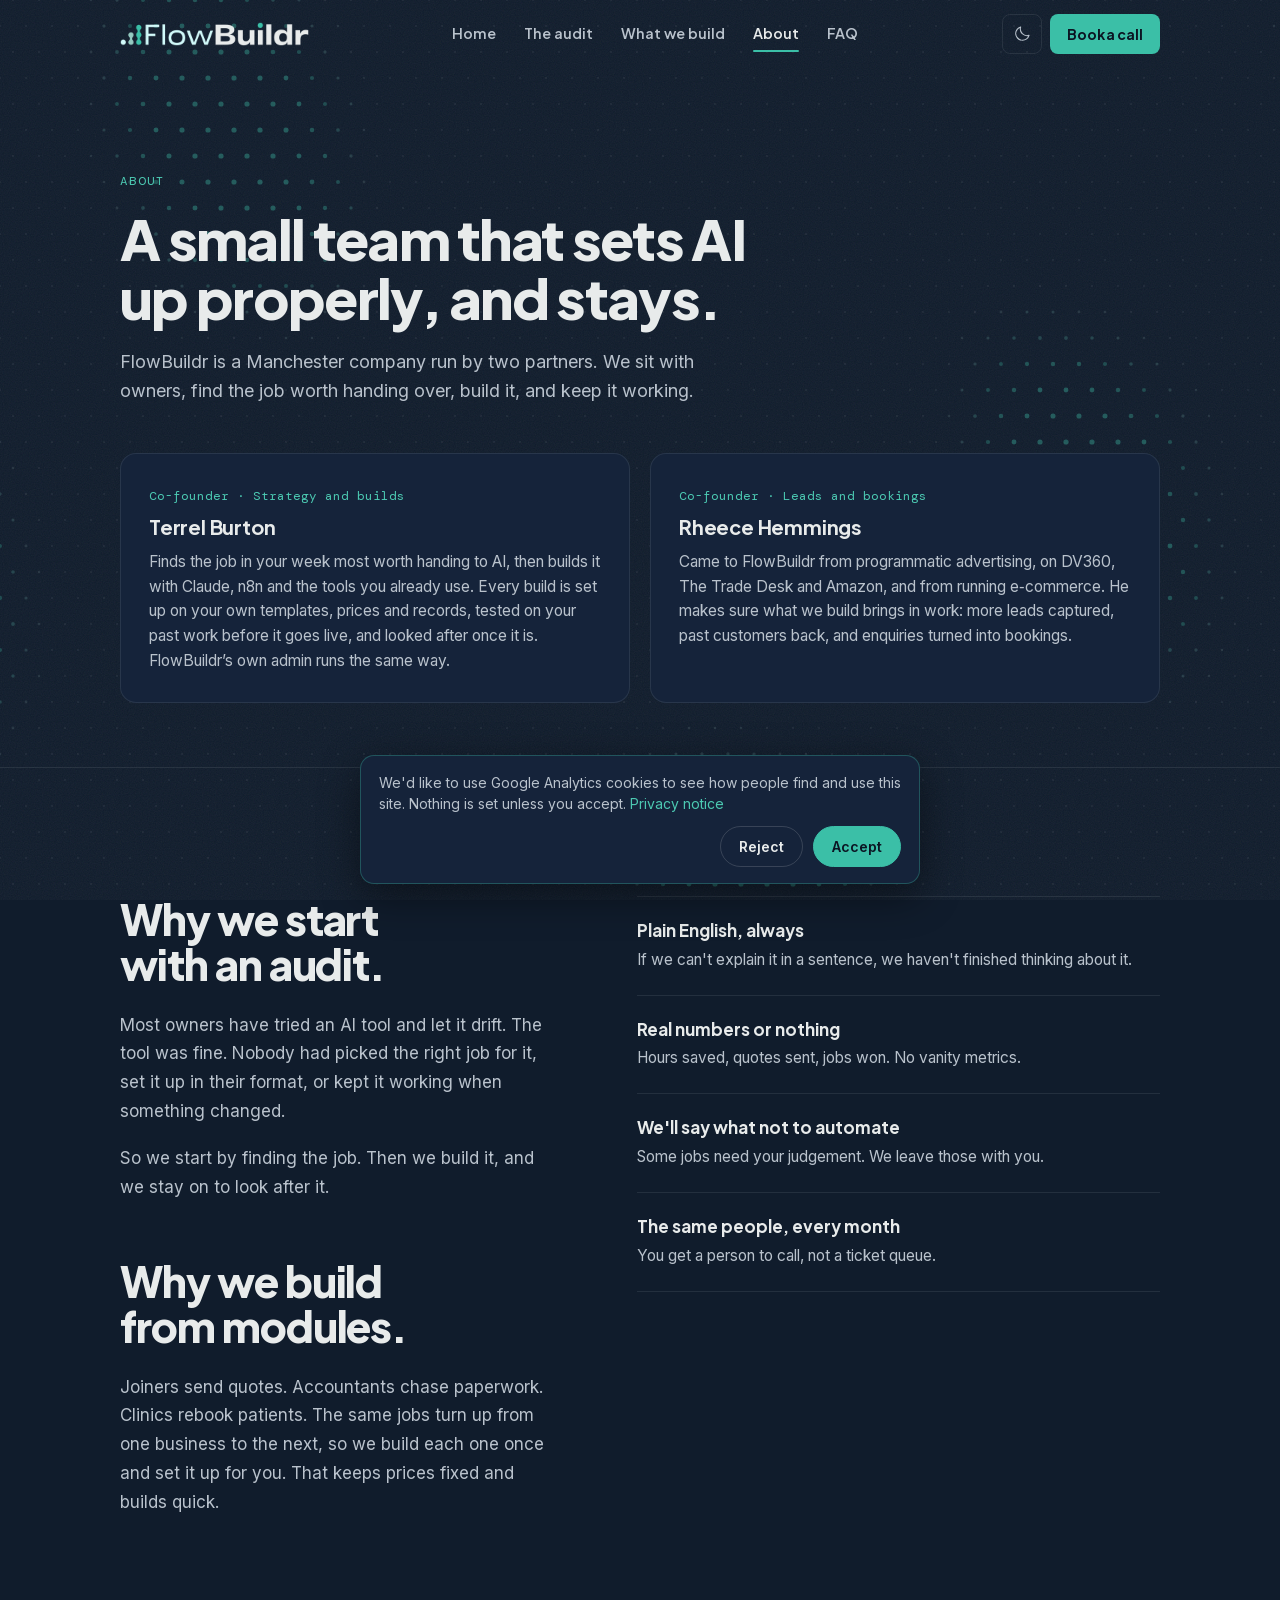
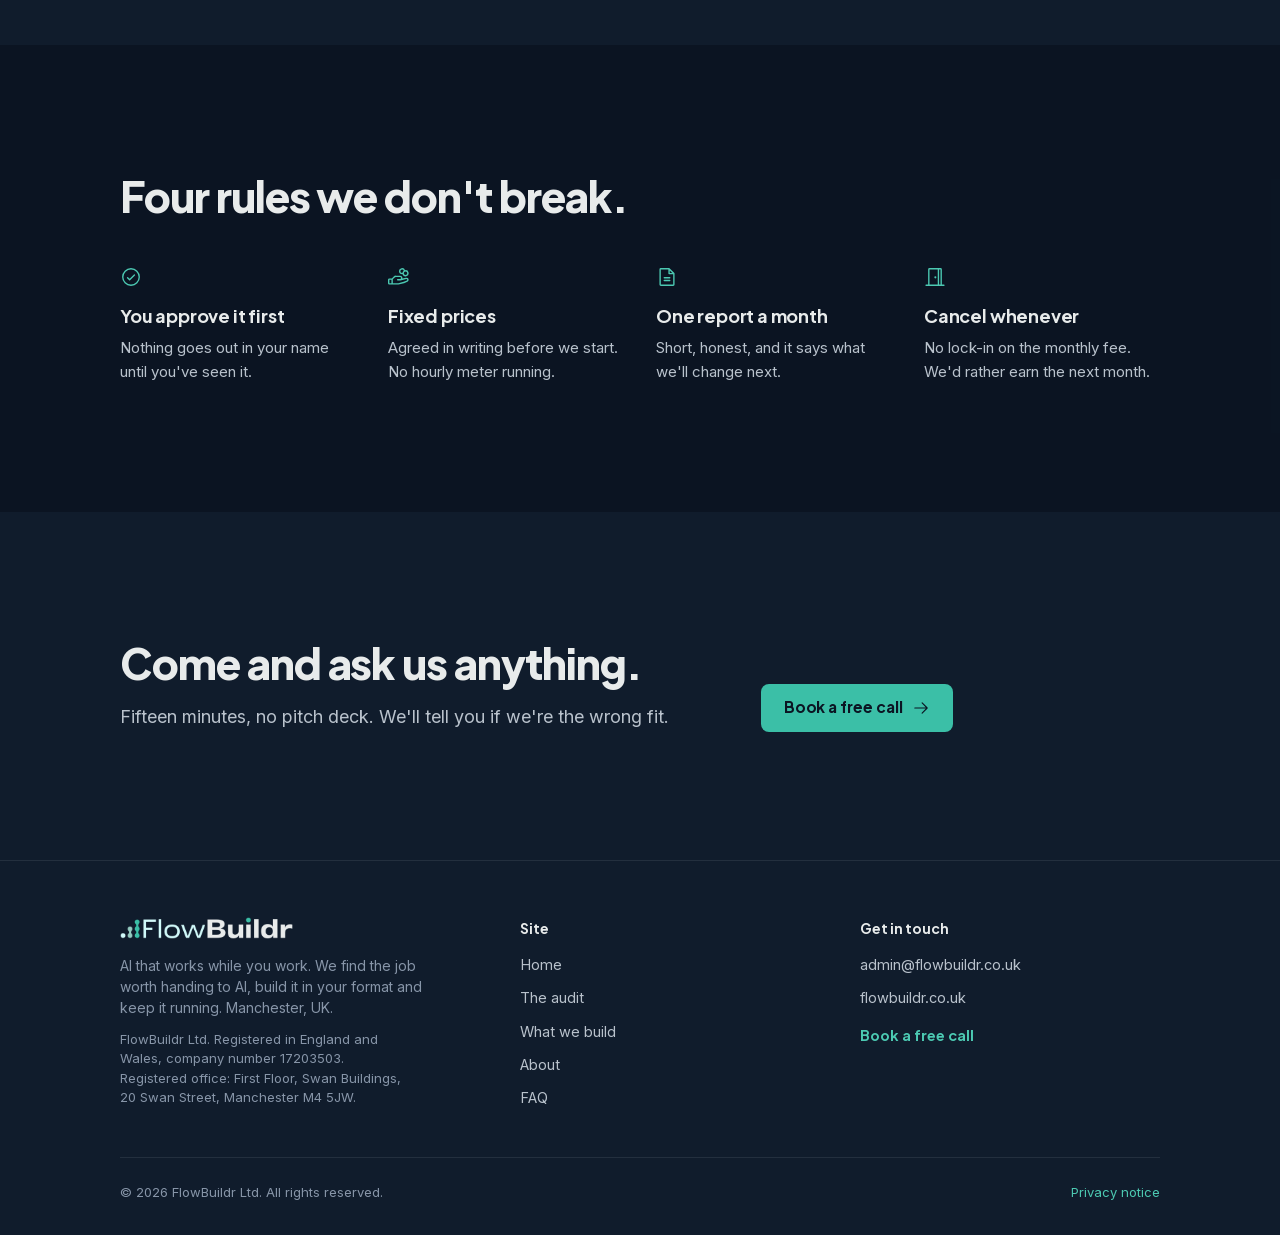
==== commit 18310cba: "Background: stop the dot lattice jumping sideways while scrolling; steadier on phones and tablets Th" ====
--- a/about/index.html
+++ b/about/index.html
@@ -99,7 +99,7 @@
 </script>
 <script async src="https://www.googletagmanager.com/gtag/js?id=G-GZK0603EW1"></script>
 <script>gtag('js',new Date());gtag('config','G-GZK0603EW1');</script>
-<link rel="stylesheet" href="/assets/site.css?v=bd875f7d">
+<link rel="stylesheet" href="/assets/site.css?v=8e74cede">
 </head>
 <body>
 <svg width="0" height="0" style="position:absolute" aria-hidden="true" focusable="false"><defs><symbol id="i-address-book" viewBox="0 0 256 256"><path d="M83.19,174.4a8,8,0,0,0,11.21-1.6,52,52,0,0,1,83.2,0,8,8,0,1,0,12.8-9.6A67.88,67.88,0,0,0,163,141.51a40,40,0,1,0-53.94,0A67.88,67.88,0,0,0,81.6,163.2,8,8,0,0,0,83.19,174.4ZM112,112a24,24,0,1,1,24,24A24,24,0,0,1,112,112Zm96-88H64A16,16,0,0,0,48,40V64H32a8,8,0,0,0,0,16H48v40H32a8,8,0,0,0,0,16H48v40H32a8,8,0,0,0,0,16H48v24a16,16,0,0,0,16,16H208a16,16,0,0,0,16-16V40A16,16,0,0,0,208,24Zm0,192H64V40H208Z"/></symbol><symbol id="i-arrow-right" viewBox="0 0 256 256"><path d="M221.66,133.66l-72,72a8,8,0,0,1-11.32-11.32L196.69,136H40a8,8,0,0,1,0-16H196.69L138.34,61.66a8,8,0,0,1,11.32-11.32l72,72A8,8,0,0,1,221.66,133.66Z"/></symbol><symbol id="i-caret-down" viewBox="0 0 256 256"><path d="M213.66,101.66l-80,80a8,8,0,0,1-11.32,0l-80-80A8,8,0,0,1,53.66,90.34L128,164.69l74.34-74.35a8,8,0,0,1,11.32,11.32Z"/></symbol><symbol id="i-chat-circle-dots" viewBox="0 0 256 256"><path d="M140,128a12,12,0,1,1-12-12A12,12,0,0,1,140,128ZM84,116a12,12,0,1,0,12,12A12,12,0,0,0,84,116Zm88,0a12,12,0,1,0,12,12A12,12,0,0,0,172,116Zm60,12A104,104,0,0,1,79.12,219.82L45.07,231.17a16,16,0,0,1-20.24-20.24l11.35-34.05A104,104,0,1,1,232,128Zm-16,0A88,88,0,1,0,51.81,172.06a8,8,0,0,1,.66,6.54L40,216,77.4,203.53a7.85,7.85,0,0,1,2.53-.42,8,8,0,0,1,4,1.08A88,88,0,0,0,216,128Z"/></symbol><symbol id="i-check" viewBox="0 0 256 256"><path d="M229.66,77.66l-128,128a8,8,0,0,1-11.32,0l-56-56a8,8,0,0,1,11.32-11.32L96,188.69,218.34,66.34a8,8,0,0,1,11.32,11.32Z"/></symbol><symbol id="i-check-circle" viewBox="0 0 256 256"><path d="M173.66,98.34a8,8,0,0,1,0,11.32l-56,56a8,8,0,0,1-11.32,0l-24-24a8,8,0,0,1,11.32-11.32L112,148.69l50.34-50.35A8,8,0,0,1,173.66,98.34ZM232,128A104,104,0,1,1,128,24,104.11,104.11,0,0,1,232,128Zm-16,0a88,88,0,1,0-88,88A88.1,88.1,0,0,0,216,128Z"/></symbol><symbol id="i-clock-countdown" viewBox="0 0 256 256"><path d="M232,136.66A104.12,104.12,0,1,1,119.34,24,8,8,0,0,1,120.66,40,88.12,88.12,0,1,0,216,135.34,8,8,0,0,1,232,136.66ZM120,72v56a8,8,0,0,0,8,8h56a8,8,0,0,0,0-16H136V72a8,8,0,0,0-16,0Zm40-24a12,12,0,1,0-12-12A12,12,0,0,0,160,48Zm36,24a12,12,0,1,0-12-12A12,12,0,0,0,196,72Zm24,36a12,12,0,1,0-12-12A12,12,0,0,0,220,108Z"/></symbol><symbol id="i-cloud-check" viewBox="0 0 256 256"><path d="M160,40A88.09,88.09,0,0,0,81.29,88.67,64,64,0,1,0,72,216h88a88,88,0,0,0,0-176Zm0,160H72a48,48,0,0,1,0-96c1.1,0,2.2,0,3.29.11A88,88,0,0,0,72,128a8,8,0,0,0,16,0,72,72,0,1,1,72,72Zm37.66-93.66a8,8,0,0,1,0,11.32l-48,48a8,8,0,0,1-11.32,0l-24-24a8,8,0,0,1,11.32-11.32L144,148.69l42.34-42.35A8,8,0,0,1,197.66,106.34Z"/></symbol><symbol id="i-door-open" viewBox="0 0 256 256"><path d="M232,216H208V40a16,16,0,0,0-16-16H64A16,16,0,0,0,48,40V216H24a8,8,0,0,0,0,16H232a8,8,0,0,0,0-16Zm-40,0H176V40h16ZM64,40h96V216H64Zm80,92a12,12,0,1,1-12-12A12,12,0,0,1,144,132Z"/></symbol><symbol id="i-file-doc" viewBox="0 0 256 256"><path d="M52,144H36a8,8,0,0,0-8,8v56a8,8,0,0,0,8,8H52a36,36,0,0,0,0-72Zm0,56H44V160h8a20,20,0,0,1,0,40Zm169.53-4.91a8,8,0,0,1,.25,11.31A30.06,30.06,0,0,1,200,216c-17.65,0-32-16.15-32-36s14.35-36,32-36a30.06,30.06,0,0,1,21.78,9.6,8,8,0,0,1-11.56,11.06A14.24,14.24,0,0,0,200,160c-8.82,0-16,9-16,20s7.18,20,16,20a14.24,14.24,0,0,0,10.22-4.66A8,8,0,0,1,221.53,195.09ZM128,144c-17.65,0-32,16.15-32,36s14.35,36,32,36,32-16.15,32-36S145.65,144,128,144Zm0,56c-8.82,0-16-9-16-20s7.18-20,16-20,16,9,16,20S136.82,200,128,200ZM48,120a8,8,0,0,0,8-8V40h88V88a8,8,0,0,0,8,8h48v16a8,8,0,0,0,16,0V88a8,8,0,0,0-2.34-5.66l-56-56A8,8,0,0,0,152,24H56A16,16,0,0,0,40,40v72A8,8,0,0,0,48,120ZM160,51.31,188.69,80H160Z"/></symbol><symbol id="i-file-text" viewBox="0 0 256 256"><path d="M213.66,82.34l-56-56A8,8,0,0,0,152,24H56A16,16,0,0,0,40,40V216a16,16,0,0,0,16,16H200a16,16,0,0,0,16-16V88A8,8,0,0,0,213.66,82.34ZM160,51.31,188.69,80H160ZM200,216H56V40h88V88a8,8,0,0,0,8,8h48V216Zm-32-80a8,8,0,0,1-8,8H96a8,8,0,0,1,0-16h64A8,8,0,0,1,168,136Zm0,32a8,8,0,0,1-8,8H96a8,8,0,0,1,0-16h64A8,8,0,0,1,168,168Z"/></symbol><symbol id="i-globe" viewBox="0 0 256 256"><path d="M128,24h0A104,104,0,1,0,232,128,104.12,104.12,0,0,0,128,24Zm88,104a87.61,87.61,0,0,1-3.33,24H174.16a157.44,157.44,0,0,0,0-48h38.51A87.61,87.61,0,0,1,216,128ZM102,168H154a115.11,115.11,0,0,1-26,45A115.27,115.27,0,0,1,102,168Zm-3.9-16a140.84,140.84,0,0,1,0-48h59.88a140.84,140.84,0,0,1,0,48ZM40,128a87.61,87.61,0,0,1,3.33-24H81.84a157.44,157.44,0,0,0,0,48H43.33A87.61,87.61,0,0,1,40,128ZM154,88H102a115.11,115.11,0,0,1,26-45A115.27,115.27,0,0,1,154,88Zm52.33,0H170.71a135.28,135.28,0,0,0-22.3-45.6A88.29,88.29,0,0,1,206.37,88ZM107.59,42.4A135.28,135.28,0,0,0,85.29,88H49.63A88.29,88.29,0,0,1,107.59,42.4ZM49.63,168H85.29a135.28,135.28,0,0,0,22.3,45.6A88.29,88.29,0,0,1,49.63,168Zm98.78,45.6a135.28,135.28,0,0,0,22.3-45.6h35.66A88.29,88.29,0,0,1,148.41,213.6Z"/></symbol><symbol id="i-hand-coins" viewBox="0 0 256 256"><path d="M230.33,141.06a24.43,24.43,0,0,0-21.24-4.23l-41.84,9.62A28,28,0,0,0,140,112H89.94a31.82,31.82,0,0,0-22.63,9.37L44.69,144H16A16,16,0,0,0,0,160v40a16,16,0,0,0,16,16H120a7.93,7.93,0,0,0,1.94-.24l64-16a6.94,6.94,0,0,0,1.19-.4L226,182.82l.44-.2a24.6,24.6,0,0,0,3.93-41.56ZM16,160H40v40H16Zm203.43,8.21-38,16.18L119,200H56V155.31l22.63-22.62A15.86,15.86,0,0,1,89.94,128H140a12,12,0,0,1,0,24H112a8,8,0,0,0,0,16h32a8.32,8.32,0,0,0,1.79-.2l67-15.41.31-.08a8.6,8.6,0,0,1,6.3,15.9ZM164,96a36,36,0,0,0,5.9-.48,36,36,0,1,0,28.22-47A36,36,0,1,0,164,96Zm60-12a20,20,0,1,1-20-20A20,20,0,0,1,224,84ZM164,40a20,20,0,0,1,19.25,14.61,36,36,0,0,0-15,24.93A20.42,20.42,0,0,1,164,80a20,20,0,0,1,0-40Z"/></symbol><symbol id="i-list" viewBox="0 0 256 256"><path d="M224,128a8,8,0,0,1-8,8H40a8,8,0,0,1,0-16H216A8,8,0,0,1,224,128ZM40,72H216a8,8,0,0,0,0-16H40a8,8,0,0,0,0,16ZM216,184H40a8,8,0,0,0,0,16H216a8,8,0,0,0,0-16Z"/></symbol><symbol id="i-list-checks" viewBox="0 0 256 256"><path d="M224,128a8,8,0,0,1-8,8H128a8,8,0,0,1,0-16h88A8,8,0,0,1,224,128ZM128,72h88a8,8,0,0,0,0-16H128a8,8,0,0,0,0,16Zm88,112H128a8,8,0,0,0,0,16h88a8,8,0,0,0,0-16ZM82.34,42.34,56,68.69,45.66,58.34A8,8,0,0,0,34.34,69.66l16,16a8,8,0,0,0,11.32,0l32-32A8,8,0,0,0,82.34,42.34Zm0,64L56,132.69,45.66,122.34a8,8,0,0,0-11.32,11.32l16,16a8,8,0,0,0,11.32,0l32-32a8,8,0,0,0-11.32-11.32Zm0,64L56,196.69,45.66,186.34a8,8,0,0,0-11.32,11.32l16,16a8,8,0,0,0,11.32,0l32-32a8,8,0,0,0-11.32-11.32Z"/></symbol><symbol id="i-magnifying-glass" viewBox="0 0 256 256"><path d="M229.66,218.34l-50.07-50.06a88.11,88.11,0,1,0-11.31,11.31l50.06,50.07a8,8,0,0,0,11.32-11.32ZM40,112a72,72,0,1,1,72,72A72.08,72.08,0,0,1,40,112Z"/></symbol><symbol id="i-microphone" viewBox="0 0 256 256"><path d="M128,176a48.05,48.05,0,0,0,48-48V64a48,48,0,0,0-96,0v64A48.05,48.05,0,0,0,128,176ZM96,64a32,32,0,0,1,64,0v64a32,32,0,0,1-64,0Zm40,143.6V240a8,8,0,0,1-16,0V207.6A80.11,80.11,0,0,1,48,128a8,8,0,0,1,16,0,64,64,0,0,0,128,0,8,8,0,0,1,16,0A80.11,80.11,0,0,1,136,207.6Z"/></symbol><symbol id="i-moon" viewBox="0 0 256 256"><path d="M233.54,142.23a8,8,0,0,0-8-2,88.08,88.08,0,0,1-109.8-109.8,8,8,0,0,0-10-10,104.84,104.84,0,0,0-52.91,37A104,104,0,0,0,136,224a103.09,103.09,0,0,0,62.52-20.88,104.84,104.84,0,0,0,37-52.91A8,8,0,0,0,233.54,142.23ZM188.9,190.34A88,88,0,0,1,65.66,67.11a89,89,0,0,1,31.4-26A106,106,0,0,0,96,56,104.11,104.11,0,0,0,200,160a106,106,0,0,0,14.92-1.06A89,89,0,0,1,188.9,190.34Z"/></symbol><symbol id="i-note-pencil" viewBox="0 0 256 256"><path d="M229.66,58.34l-32-32a8,8,0,0,0-11.32,0l-96,96A8,8,0,0,0,88,128v32a8,8,0,0,0,8,8h32a8,8,0,0,0,5.66-2.34l96-96A8,8,0,0,0,229.66,58.34ZM124.69,152H104V131.31l64-64L188.69,88ZM200,76.69,179.31,56,192,43.31,212.69,64ZM224,128v80a16,16,0,0,1-16,16H48a16,16,0,0,1-16-16V48A16,16,0,0,1,48,32h80a8,8,0,0,1,0,16H48V208H208V128a8,8,0,0,1,16,0Z"/></symbol><symbol id="i-paper-plane-tilt" viewBox="0 0 256 256"><path d="M227.32,28.68a16,16,0,0,0-15.66-4.08l-.15,0L19.57,82.84a16,16,0,0,0-2.49,29.8L102,154l41.3,84.87A15.86,15.86,0,0,0,157.74,248q.69,0,1.38-.06a15.88,15.88,0,0,0,14-11.51l58.2-191.94c0-.05,0-.1,0-.15A16,16,0,0,0,227.32,28.68ZM157.83,231.85l-.05.14,0-.07-40.06-82.3,48-48a8,8,0,0,0-11.31-11.31l-48,48L24.08,98.25l-.07,0,.14,0L216,40Z"/></symbol><symbol id="i-plus" viewBox="0 0 256 256"><path d="M224,128a8,8,0,0,1-8,8H136v80a8,8,0,0,1-16,0V136H40a8,8,0,0,1,0-16h80V40a8,8,0,0,1,16,0v80h80A8,8,0,0,1,224,128Z"/></symbol><symbol id="i-receipt" viewBox="0 0 256 256"><path d="M72,104a8,8,0,0,1,8-8h96a8,8,0,0,1,0,16H80A8,8,0,0,1,72,104Zm8,40h96a8,8,0,0,0,0-16H80a8,8,0,0,0,0,16ZM232,56V208a8,8,0,0,1-11.58,7.15L192,200.94l-28.42,14.21a8,8,0,0,1-7.16,0L128,200.94,99.58,215.15a8,8,0,0,1-7.16,0L64,200.94,35.58,215.15A8,8,0,0,1,24,208V56A16,16,0,0,1,40,40H216A16,16,0,0,1,232,56Zm-16,0H40V195.06l20.42-10.22a8,8,0,0,1,7.16,0L96,199.06l28.42-14.22a8,8,0,0,1,7.16,0L160,199.06l28.42-14.22a8,8,0,0,1,7.16,0L216,195.06Z"/></symbol><symbol id="i-sun" viewBox="0 0 256 256"><path d="M120,40V16a8,8,0,0,1,16,0V40a8,8,0,0,1-16,0Zm72,88a64,64,0,1,1-64-64A64.07,64.07,0,0,1,192,128Zm-16,0a48,48,0,1,0-48,48A48.05,48.05,0,0,0,176,128ZM58.34,69.66A8,8,0,0,0,69.66,58.34l-16-16A8,8,0,0,0,42.34,53.66Zm0,116.68-16,16a8,8,0,0,0,11.32,11.32l16-16a8,8,0,0,0-11.32-11.32ZM192,72a8,8,0,0,0,5.66-2.34l16-16a8,8,0,0,0-11.32-11.32l-16,16A8,8,0,0,0,192,72Zm5.66,114.34a8,8,0,0,0-11.32,11.32l16,16a8,8,0,0,0,11.32-11.32ZM48,128a8,8,0,0,0-8-8H16a8,8,0,0,0,0,16H40A8,8,0,0,0,48,128Zm80,80a8,8,0,0,0-8,8v24a8,8,0,0,0,16,0V216A8,8,0,0,0,128,208Zm112-88H216a8,8,0,0,0,0,16h24a8,8,0,0,0,0-16Z"/></symbol><symbol id="i-user-minus" viewBox="0 0 256 256"><path d="M256,136a8,8,0,0,1-8,8H200a8,8,0,0,1,0-16h48A8,8,0,0,1,256,136Zm-57.87,58.85a8,8,0,0,1-12.26,10.3C165.75,181.19,138.09,168,108,168s-57.75,13.19-77.87,37.15a8,8,0,0,1-12.25-10.3c14.94-17.78,33.52-30.41,54.17-37.17a68,68,0,1,1,71.9,0C164.6,164.44,183.18,177.07,198.13,194.85ZM108,152a52,52,0,1,0-52-52A52.06,52.06,0,0,0,108,152Z"/></symbol><symbol id="i-users-three" viewBox="0 0 256 256"><path d="M244.8,150.4a8,8,0,0,1-11.2-1.6A51.6,51.6,0,0,0,192,128a8,8,0,0,1-7.37-4.89,8,8,0,0,1,0-6.22A8,8,0,0,1,192,112a24,24,0,1,0-23.24-30,8,8,0,1,1-15.5-4A40,40,0,1,1,219,117.51a67.94,67.94,0,0,1,27.43,21.68A8,8,0,0,1,244.8,150.4ZM190.92,212a8,8,0,1,1-13.84,8,57,57,0,0,0-98.16,0,8,8,0,1,1-13.84-8,72.06,72.06,0,0,1,33.74-29.92,48,48,0,1,1,58.36,0A72.06,72.06,0,0,1,190.92,212ZM128,176a32,32,0,1,0-32-32A32,32,0,0,0,128,176ZM72,120a8,8,0,0,0-8-8A24,24,0,1,1,87.24,82a8,8,0,1,0,15.5-4A40,40,0,1,0,37,117.51,67.94,67.94,0,0,0,9.6,139.19a8,8,0,1,0,12.8,9.61A51.6,51.6,0,0,1,64,128,8,8,0,0,0,72,120Z"/></symbol><symbol id="i-wrench" viewBox="0 0 256 256"><path d="M226.76,69a8,8,0,0,0-12.84-2.88l-40.3,37.19-17.23-3.7-3.7-17.23,37.19-40.3A8,8,0,0,0,187,29.24,72,72,0,0,0,88,96,72.34,72.34,0,0,0,94,124.94L33.79,177c-.15.12-.29.26-.43.39a32,32,0,0,0,45.26,45.26c.13-.13.27-.28.39-.42L131.06,162A72,72,0,0,0,232,96,71.56,71.56,0,0,0,226.76,69ZM160,152a56.14,56.14,0,0,1-27.07-7,8,8,0,0,0-9.92,1.77L67.11,211.51a16,16,0,0,1-22.62-22.62L109.18,133a8,8,0,0,0,1.77-9.93,56,56,0,0,1,58.36-82.31l-31.2,33.81a8,8,0,0,0-1.94,7.1L141.83,108a8,8,0,0,0,6.14,6.14l26.35,5.66a8,8,0,0,0,7.1-1.94l33.81-31.2A56.06,56.06,0,0,1,160,152Z"/></symbol><symbol id="i-x" viewBox="0 0 256 256"><path d="M205.66,194.34a8,8,0,0,1-11.32,11.32L128,139.31,61.66,205.66a8,8,0,0,1-11.32-11.32L116.69,128,50.34,61.66A8,8,0,0,1,61.66,50.34L128,116.69l66.34-66.35a8,8,0,0,1,11.32,11.32L139.31,128Z"/></symbol></defs></svg>
@@ -262,13 +262,13 @@
   </div>
 </dialog>
 
-<script defer src="/assets/site.js?v=bd875f7d"></script>
+<script defer src="/assets/site.js?v=8e74cede"></script>
 
 <!-- Cookie consent (UK PECR): analytics cookies only after Accept -->
 <div class="cc" id="cookie-consent" role="region" aria-label="Cookie consent" hidden>
   <p>We'd like to use Google Analytics cookies to see how people find and use this site. Nothing is set unless you accept. <a href="/privacy/" data-go="privacy">Privacy notice</a></p>
   <div class="cc-row"><button type="button" class="cc-no" data-consent="denied">Reject</button><button type="button" class="cc-yes" data-consent="granted">Accept</button></div>
 </div>
-<script defer src="/assets/consent.js?v=bd875f7d"></script>
+<script defer src="/assets/consent.js?v=8e74cede"></script>
 </body>
 </html>
--- a/assets/site.css
+++ b/assets/site.css
@@ -494,10 +494,12 @@
 }
 @media (max-height:700px) and (min-width:901px){.slot{height:34px}}
 
-/* Background: a lattice of the logo's dots, with teal ridges that flow as you scroll */
-.bg-layer{position:fixed;inset:0;z-index:0;pointer-events:none;overflow:hidden}
+/* Background: a lattice of the logo's dots, with teal ridges that flow as you scroll.
+   The layer is 100lvh (the tallest the screen gets) so a phone's address bar sliding away never resizes it. The grain is a
+   plain layer the size of the screen: it used to be four screens big with a blend mode, which phones struggled to composite. */
+.bg-layer{position:fixed;top:0;left:0;width:100%;height:100vh;height:100lvh;z-index:0;pointer-events:none;overflow:hidden}
 .bg-layer canvas{position:absolute;inset:0;width:100%;height:100%}
-.bg-layer::after{content:"";position:absolute;inset:-50%;opacity:var(--grain-o);mix-blend-mode:overlay;background-image:url("data:image/svg+xml,%3Csvg xmlns='http://www.w3.org/2000/svg' width='160' height='160'%3E%3Cfilter id='n'%3E%3CfeTurbulence type='fractalNoise' baseFrequency='.85' numOctaves='3' stitchTiles='stitch'/%3E%3C/filter%3E%3Crect width='100%25' height='100%25' filter='url(%23n)'/%3E%3C/svg%3E")}
+.bg-layer::after{content:"";position:absolute;inset:0;opacity:var(--grain-o);background-image:url("data:image/svg+xml,%3Csvg xmlns='http://www.w3.org/2000/svg' width='160' height='160'%3E%3Cfilter id='n'%3E%3CfeTurbulence type='fractalNoise' baseFrequency='.85' numOctaves='3' stitchTiles='stitch'/%3E%3C/filter%3E%3Crect width='100%25' height='100%25' filter='url(%23n)'/%3E%3C/svg%3E")}
 .site{position:relative;z-index:1}
 .band{background:var(--bg-2-a)}
 /* Cursor spotlight (fine pointers only) */
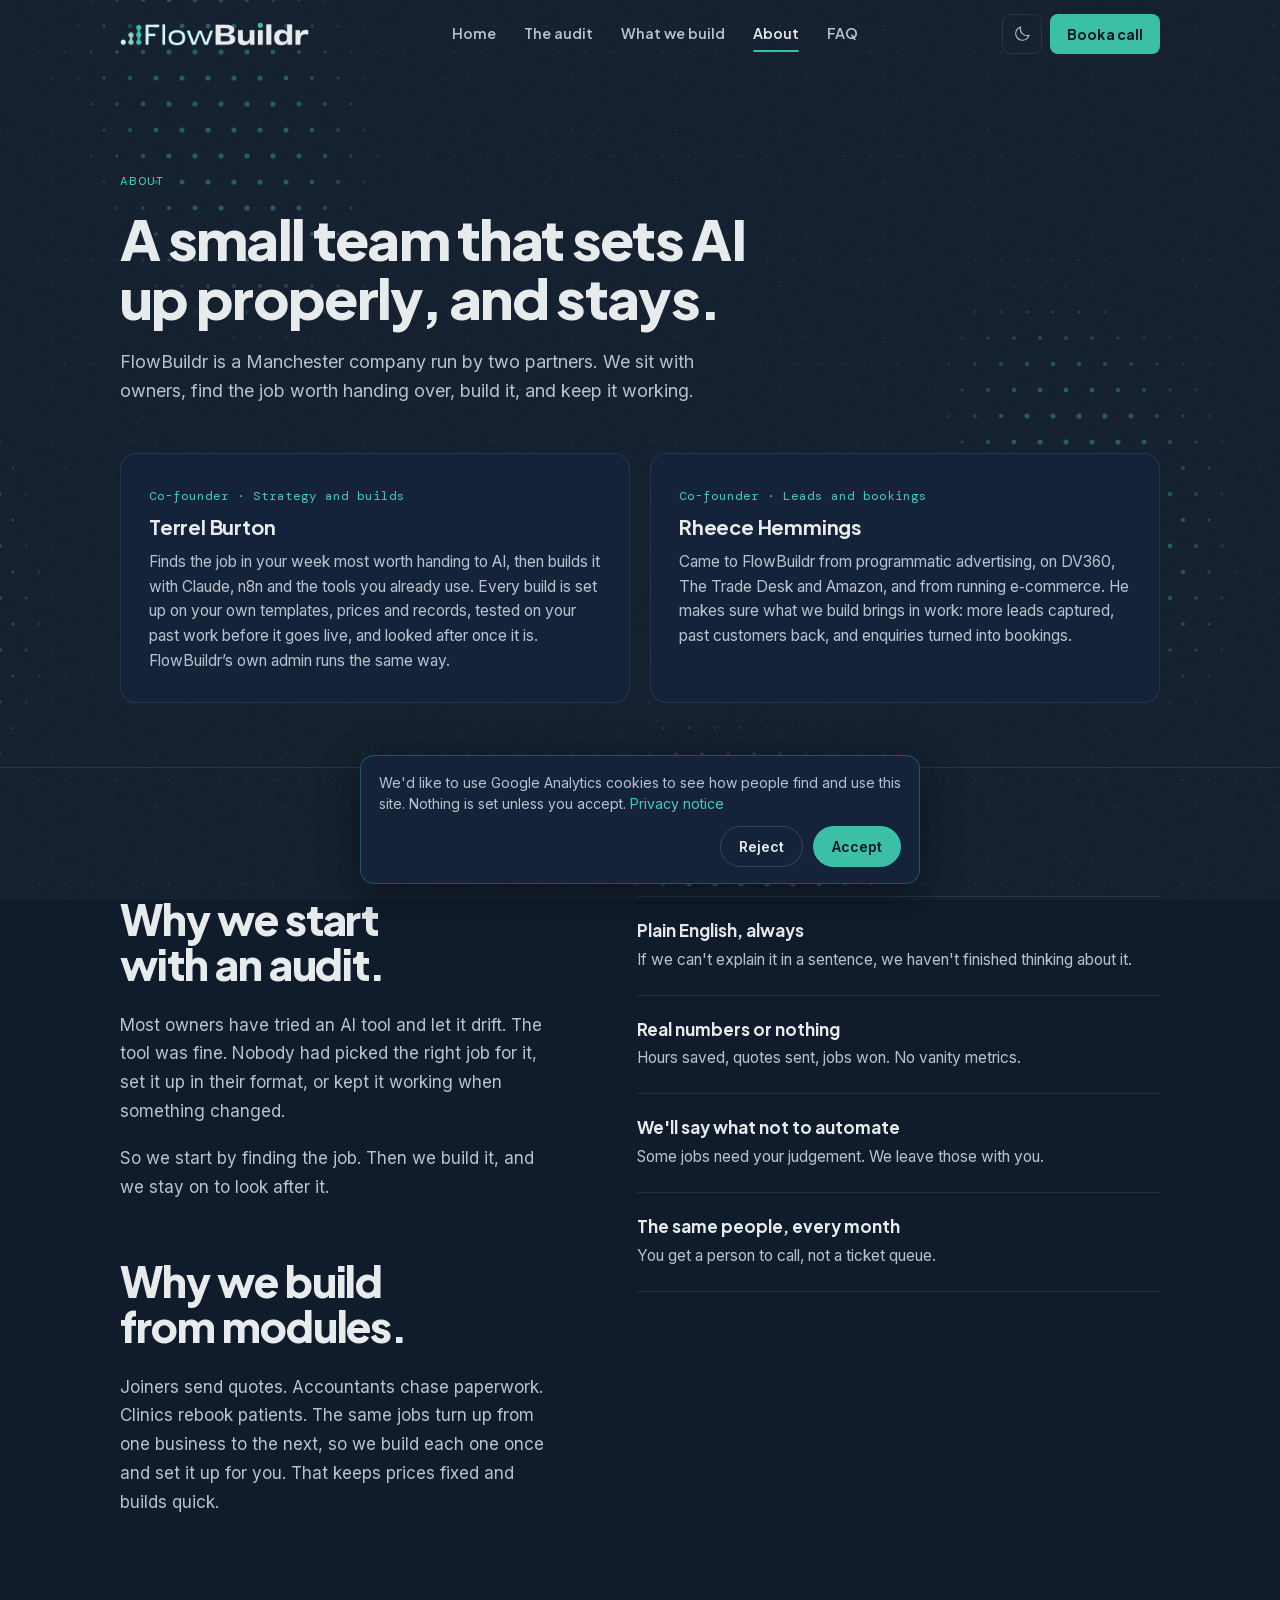
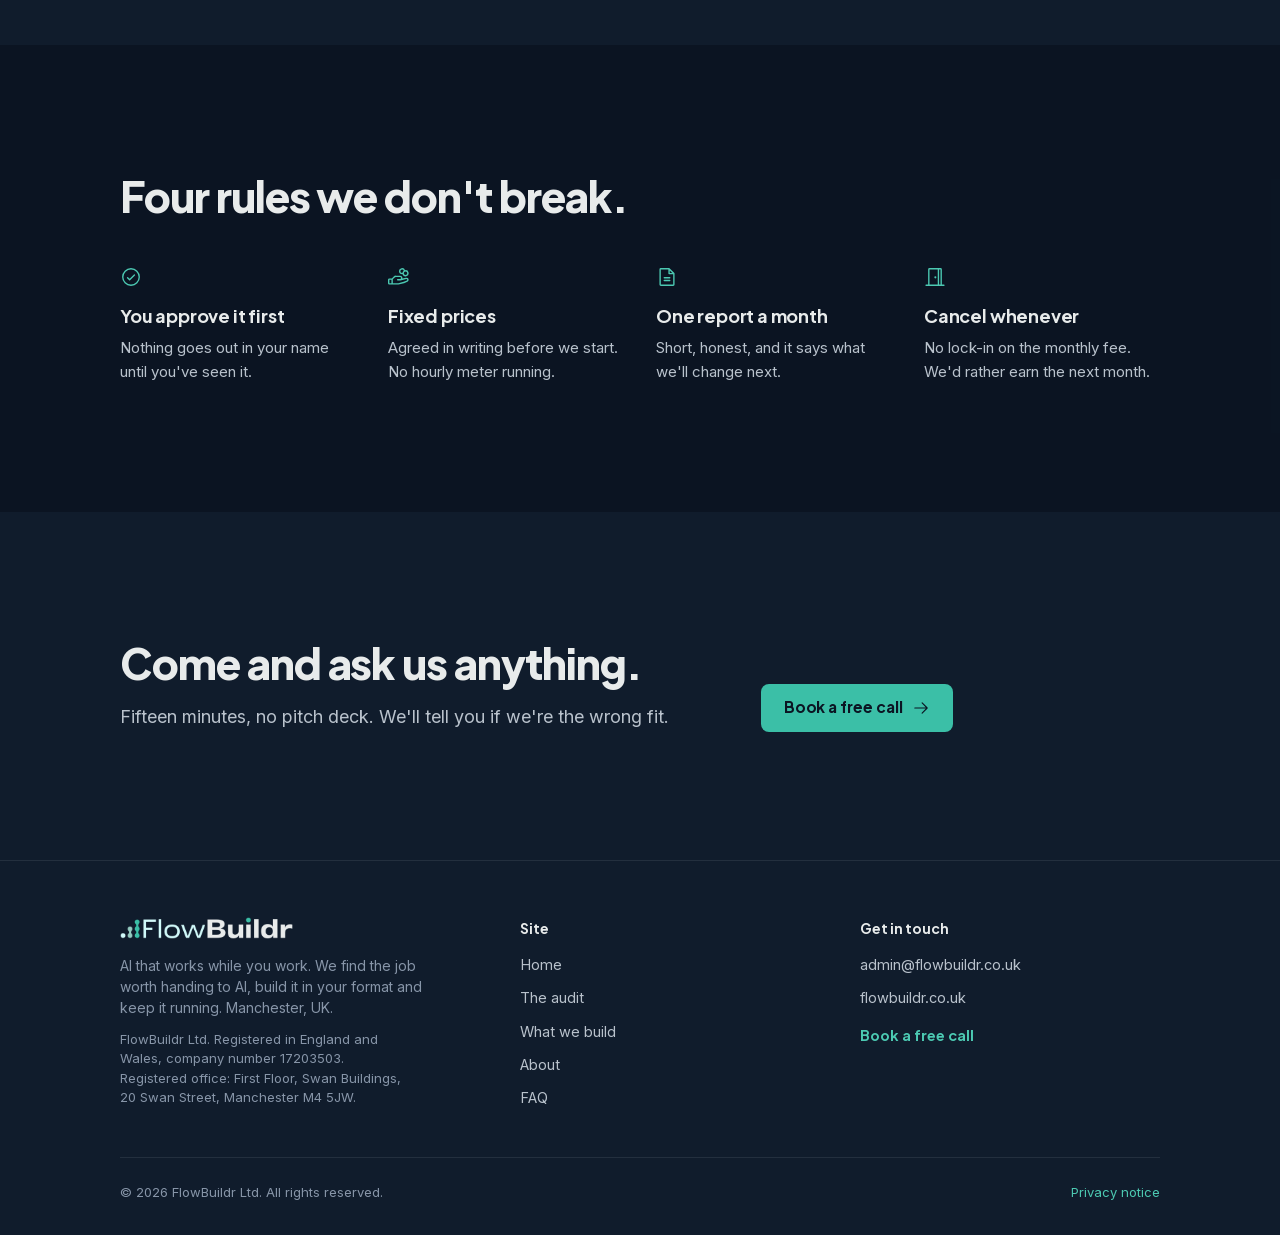
==== commit ca423e3b: "Send book-a-call enquiries to Attio through enquiry.php Replace the GoHighLevel webhook with a same-" ====
--- a/about/index.html
+++ b/about/index.html
@@ -99,7 +99,7 @@
 </script>
 <script async src="https://www.googletagmanager.com/gtag/js?id=G-GZK0603EW1"></script>
 <script>gtag('js',new Date());gtag('config','G-GZK0603EW1');</script>
-<link rel="stylesheet" href="/assets/site.css?v=8e74cede">
+<link rel="stylesheet" href="/assets/site.css?v=dc882291">
 </head>
 <body>
 <svg width="0" height="0" style="position:absolute" aria-hidden="true" focusable="false"><defs><symbol id="i-address-book" viewBox="0 0 256 256"><path d="M83.19,174.4a8,8,0,0,0,11.21-1.6,52,52,0,0,1,83.2,0,8,8,0,1,0,12.8-9.6A67.88,67.88,0,0,0,163,141.51a40,40,0,1,0-53.94,0A67.88,67.88,0,0,0,81.6,163.2,8,8,0,0,0,83.19,174.4ZM112,112a24,24,0,1,1,24,24A24,24,0,0,1,112,112Zm96-88H64A16,16,0,0,0,48,40V64H32a8,8,0,0,0,0,16H48v40H32a8,8,0,0,0,0,16H48v40H32a8,8,0,0,0,0,16H48v24a16,16,0,0,0,16,16H208a16,16,0,0,0,16-16V40A16,16,0,0,0,208,24Zm0,192H64V40H208Z"/></symbol><symbol id="i-arrow-right" viewBox="0 0 256 256"><path d="M221.66,133.66l-72,72a8,8,0,0,1-11.32-11.32L196.69,136H40a8,8,0,0,1,0-16H196.69L138.34,61.66a8,8,0,0,1,11.32-11.32l72,72A8,8,0,0,1,221.66,133.66Z"/></symbol><symbol id="i-caret-down" viewBox="0 0 256 256"><path d="M213.66,101.66l-80,80a8,8,0,0,1-11.32,0l-80-80A8,8,0,0,1,53.66,90.34L128,164.69l74.34-74.35a8,8,0,0,1,11.32,11.32Z"/></symbol><symbol id="i-chat-circle-dots" viewBox="0 0 256 256"><path d="M140,128a12,12,0,1,1-12-12A12,12,0,0,1,140,128ZM84,116a12,12,0,1,0,12,12A12,12,0,0,0,84,116Zm88,0a12,12,0,1,0,12,12A12,12,0,0,0,172,116Zm60,12A104,104,0,0,1,79.12,219.82L45.07,231.17a16,16,0,0,1-20.24-20.24l11.35-34.05A104,104,0,1,1,232,128Zm-16,0A88,88,0,1,0,51.81,172.06a8,8,0,0,1,.66,6.54L40,216,77.4,203.53a7.85,7.85,0,0,1,2.53-.42,8,8,0,0,1,4,1.08A88,88,0,0,0,216,128Z"/></symbol><symbol id="i-check" viewBox="0 0 256 256"><path d="M229.66,77.66l-128,128a8,8,0,0,1-11.32,0l-56-56a8,8,0,0,1,11.32-11.32L96,188.69,218.34,66.34a8,8,0,0,1,11.32,11.32Z"/></symbol><symbol id="i-check-circle" viewBox="0 0 256 256"><path d="M173.66,98.34a8,8,0,0,1,0,11.32l-56,56a8,8,0,0,1-11.32,0l-24-24a8,8,0,0,1,11.32-11.32L112,148.69l50.34-50.35A8,8,0,0,1,173.66,98.34ZM232,128A104,104,0,1,1,128,24,104.11,104.11,0,0,1,232,128Zm-16,0a88,88,0,1,0-88,88A88.1,88.1,0,0,0,216,128Z"/></symbol><symbol id="i-clock-countdown" viewBox="0 0 256 256"><path d="M232,136.66A104.12,104.12,0,1,1,119.34,24,8,8,0,0,1,120.66,40,88.12,88.12,0,1,0,216,135.34,8,8,0,0,1,232,136.66ZM120,72v56a8,8,0,0,0,8,8h56a8,8,0,0,0,0-16H136V72a8,8,0,0,0-16,0Zm40-24a12,12,0,1,0-12-12A12,12,0,0,0,160,48Zm36,24a12,12,0,1,0-12-12A12,12,0,0,0,196,72Zm24,36a12,12,0,1,0-12-12A12,12,0,0,0,220,108Z"/></symbol><symbol id="i-cloud-check" viewBox="0 0 256 256"><path d="M160,40A88.09,88.09,0,0,0,81.29,88.67,64,64,0,1,0,72,216h88a88,88,0,0,0,0-176Zm0,160H72a48,48,0,0,1,0-96c1.1,0,2.2,0,3.29.11A88,88,0,0,0,72,128a8,8,0,0,0,16,0,72,72,0,1,1,72,72Zm37.66-93.66a8,8,0,0,1,0,11.32l-48,48a8,8,0,0,1-11.32,0l-24-24a8,8,0,0,1,11.32-11.32L144,148.69l42.34-42.35A8,8,0,0,1,197.66,106.34Z"/></symbol><symbol id="i-door-open" viewBox="0 0 256 256"><path d="M232,216H208V40a16,16,0,0,0-16-16H64A16,16,0,0,0,48,40V216H24a8,8,0,0,0,0,16H232a8,8,0,0,0,0-16Zm-40,0H176V40h16ZM64,40h96V216H64Zm80,92a12,12,0,1,1-12-12A12,12,0,0,1,144,132Z"/></symbol><symbol id="i-file-doc" viewBox="0 0 256 256"><path d="M52,144H36a8,8,0,0,0-8,8v56a8,8,0,0,0,8,8H52a36,36,0,0,0,0-72Zm0,56H44V160h8a20,20,0,0,1,0,40Zm169.53-4.91a8,8,0,0,1,.25,11.31A30.06,30.06,0,0,1,200,216c-17.65,0-32-16.15-32-36s14.35-36,32-36a30.06,30.06,0,0,1,21.78,9.6,8,8,0,0,1-11.56,11.06A14.24,14.24,0,0,0,200,160c-8.82,0-16,9-16,20s7.18,20,16,20a14.24,14.24,0,0,0,10.22-4.66A8,8,0,0,1,221.53,195.09ZM128,144c-17.65,0-32,16.15-32,36s14.35,36,32,36,32-16.15,32-36S145.65,144,128,144Zm0,56c-8.82,0-16-9-16-20s7.18-20,16-20,16,9,16,20S136.82,200,128,200ZM48,120a8,8,0,0,0,8-8V40h88V88a8,8,0,0,0,8,8h48v16a8,8,0,0,0,16,0V88a8,8,0,0,0-2.34-5.66l-56-56A8,8,0,0,0,152,24H56A16,16,0,0,0,40,40v72A8,8,0,0,0,48,120ZM160,51.31,188.69,80H160Z"/></symbol><symbol id="i-file-text" viewBox="0 0 256 256"><path d="M213.66,82.34l-56-56A8,8,0,0,0,152,24H56A16,16,0,0,0,40,40V216a16,16,0,0,0,16,16H200a16,16,0,0,0,16-16V88A8,8,0,0,0,213.66,82.34ZM160,51.31,188.69,80H160ZM200,216H56V40h88V88a8,8,0,0,0,8,8h48V216Zm-32-80a8,8,0,0,1-8,8H96a8,8,0,0,1,0-16h64A8,8,0,0,1,168,136Zm0,32a8,8,0,0,1-8,8H96a8,8,0,0,1,0-16h64A8,8,0,0,1,168,168Z"/></symbol><symbol id="i-globe" viewBox="0 0 256 256"><path d="M128,24h0A104,104,0,1,0,232,128,104.12,104.12,0,0,0,128,24Zm88,104a87.61,87.61,0,0,1-3.33,24H174.16a157.44,157.44,0,0,0,0-48h38.51A87.61,87.61,0,0,1,216,128ZM102,168H154a115.11,115.11,0,0,1-26,45A115.27,115.27,0,0,1,102,168Zm-3.9-16a140.84,140.84,0,0,1,0-48h59.88a140.84,140.84,0,0,1,0,48ZM40,128a87.61,87.61,0,0,1,3.33-24H81.84a157.44,157.44,0,0,0,0,48H43.33A87.61,87.61,0,0,1,40,128ZM154,88H102a115.11,115.11,0,0,1,26-45A115.27,115.27,0,0,1,154,88Zm52.33,0H170.71a135.28,135.28,0,0,0-22.3-45.6A88.29,88.29,0,0,1,206.37,88ZM107.59,42.4A135.28,135.28,0,0,0,85.29,88H49.63A88.29,88.29,0,0,1,107.59,42.4ZM49.63,168H85.29a135.28,135.28,0,0,0,22.3,45.6A88.29,88.29,0,0,1,49.63,168Zm98.78,45.6a135.28,135.28,0,0,0,22.3-45.6h35.66A88.29,88.29,0,0,1,148.41,213.6Z"/></symbol><symbol id="i-hand-coins" viewBox="0 0 256 256"><path d="M230.33,141.06a24.43,24.43,0,0,0-21.24-4.23l-41.84,9.62A28,28,0,0,0,140,112H89.94a31.82,31.82,0,0,0-22.63,9.37L44.69,144H16A16,16,0,0,0,0,160v40a16,16,0,0,0,16,16H120a7.93,7.93,0,0,0,1.94-.24l64-16a6.94,6.94,0,0,0,1.19-.4L226,182.82l.44-.2a24.6,24.6,0,0,0,3.93-41.56ZM16,160H40v40H16Zm203.43,8.21-38,16.18L119,200H56V155.31l22.63-22.62A15.86,15.86,0,0,1,89.94,128H140a12,12,0,0,1,0,24H112a8,8,0,0,0,0,16h32a8.32,8.32,0,0,0,1.79-.2l67-15.41.31-.08a8.6,8.6,0,0,1,6.3,15.9ZM164,96a36,36,0,0,0,5.9-.48,36,36,0,1,0,28.22-47A36,36,0,1,0,164,96Zm60-12a20,20,0,1,1-20-20A20,20,0,0,1,224,84ZM164,40a20,20,0,0,1,19.25,14.61,36,36,0,0,0-15,24.93A20.42,20.42,0,0,1,164,80a20,20,0,0,1,0-40Z"/></symbol><symbol id="i-list" viewBox="0 0 256 256"><path d="M224,128a8,8,0,0,1-8,8H40a8,8,0,0,1,0-16H216A8,8,0,0,1,224,128ZM40,72H216a8,8,0,0,0,0-16H40a8,8,0,0,0,0,16ZM216,184H40a8,8,0,0,0,0,16H216a8,8,0,0,0,0-16Z"/></symbol><symbol id="i-list-checks" viewBox="0 0 256 256"><path d="M224,128a8,8,0,0,1-8,8H128a8,8,0,0,1,0-16h88A8,8,0,0,1,224,128ZM128,72h88a8,8,0,0,0,0-16H128a8,8,0,0,0,0,16Zm88,112H128a8,8,0,0,0,0,16h88a8,8,0,0,0,0-16ZM82.34,42.34,56,68.69,45.66,58.34A8,8,0,0,0,34.34,69.66l16,16a8,8,0,0,0,11.32,0l32-32A8,8,0,0,0,82.34,42.34Zm0,64L56,132.69,45.66,122.34a8,8,0,0,0-11.32,11.32l16,16a8,8,0,0,0,11.32,0l32-32a8,8,0,0,0-11.32-11.32Zm0,64L56,196.69,45.66,186.34a8,8,0,0,0-11.32,11.32l16,16a8,8,0,0,0,11.32,0l32-32a8,8,0,0,0-11.32-11.32Z"/></symbol><symbol id="i-magnifying-glass" viewBox="0 0 256 256"><path d="M229.66,218.34l-50.07-50.06a88.11,88.11,0,1,0-11.31,11.31l50.06,50.07a8,8,0,0,0,11.32-11.32ZM40,112a72,72,0,1,1,72,72A72.08,72.08,0,0,1,40,112Z"/></symbol><symbol id="i-microphone" viewBox="0 0 256 256"><path d="M128,176a48.05,48.05,0,0,0,48-48V64a48,48,0,0,0-96,0v64A48.05,48.05,0,0,0,128,176ZM96,64a32,32,0,0,1,64,0v64a32,32,0,0,1-64,0Zm40,143.6V240a8,8,0,0,1-16,0V207.6A80.11,80.11,0,0,1,48,128a8,8,0,0,1,16,0,64,64,0,0,0,128,0,8,8,0,0,1,16,0A80.11,80.11,0,0,1,136,207.6Z"/></symbol><symbol id="i-moon" viewBox="0 0 256 256"><path d="M233.54,142.23a8,8,0,0,0-8-2,88.08,88.08,0,0,1-109.8-109.8,8,8,0,0,0-10-10,104.84,104.84,0,0,0-52.91,37A104,104,0,0,0,136,224a103.09,103.09,0,0,0,62.52-20.88,104.84,104.84,0,0,0,37-52.91A8,8,0,0,0,233.54,142.23ZM188.9,190.34A88,88,0,0,1,65.66,67.11a89,89,0,0,1,31.4-26A106,106,0,0,0,96,56,104.11,104.11,0,0,0,200,160a106,106,0,0,0,14.92-1.06A89,89,0,0,1,188.9,190.34Z"/></symbol><symbol id="i-note-pencil" viewBox="0 0 256 256"><path d="M229.66,58.34l-32-32a8,8,0,0,0-11.32,0l-96,96A8,8,0,0,0,88,128v32a8,8,0,0,0,8,8h32a8,8,0,0,0,5.66-2.34l96-96A8,8,0,0,0,229.66,58.34ZM124.69,152H104V131.31l64-64L188.69,88ZM200,76.69,179.31,56,192,43.31,212.69,64ZM224,128v80a16,16,0,0,1-16,16H48a16,16,0,0,1-16-16V48A16,16,0,0,1,48,32h80a8,8,0,0,1,0,16H48V208H208V128a8,8,0,0,1,16,0Z"/></symbol><symbol id="i-paper-plane-tilt" viewBox="0 0 256 256"><path d="M227.32,28.68a16,16,0,0,0-15.66-4.08l-.15,0L19.57,82.84a16,16,0,0,0-2.49,29.8L102,154l41.3,84.87A15.86,15.86,0,0,0,157.74,248q.69,0,1.38-.06a15.88,15.88,0,0,0,14-11.51l58.2-191.94c0-.05,0-.1,0-.15A16,16,0,0,0,227.32,28.68ZM157.83,231.85l-.05.14,0-.07-40.06-82.3,48-48a8,8,0,0,0-11.31-11.31l-48,48L24.08,98.25l-.07,0,.14,0L216,40Z"/></symbol><symbol id="i-plus" viewBox="0 0 256 256"><path d="M224,128a8,8,0,0,1-8,8H136v80a8,8,0,0,1-16,0V136H40a8,8,0,0,1,0-16h80V40a8,8,0,0,1,16,0v80h80A8,8,0,0,1,224,128Z"/></symbol><symbol id="i-receipt" viewBox="0 0 256 256"><path d="M72,104a8,8,0,0,1,8-8h96a8,8,0,0,1,0,16H80A8,8,0,0,1,72,104Zm8,40h96a8,8,0,0,0,0-16H80a8,8,0,0,0,0,16ZM232,56V208a8,8,0,0,1-11.58,7.15L192,200.94l-28.42,14.21a8,8,0,0,1-7.16,0L128,200.94,99.58,215.15a8,8,0,0,1-7.16,0L64,200.94,35.58,215.15A8,8,0,0,1,24,208V56A16,16,0,0,1,40,40H216A16,16,0,0,1,232,56Zm-16,0H40V195.06l20.42-10.22a8,8,0,0,1,7.16,0L96,199.06l28.42-14.22a8,8,0,0,1,7.16,0L160,199.06l28.42-14.22a8,8,0,0,1,7.16,0L216,195.06Z"/></symbol><symbol id="i-sun" viewBox="0 0 256 256"><path d="M120,40V16a8,8,0,0,1,16,0V40a8,8,0,0,1-16,0Zm72,88a64,64,0,1,1-64-64A64.07,64.07,0,0,1,192,128Zm-16,0a48,48,0,1,0-48,48A48.05,48.05,0,0,0,176,128ZM58.34,69.66A8,8,0,0,0,69.66,58.34l-16-16A8,8,0,0,0,42.34,53.66Zm0,116.68-16,16a8,8,0,0,0,11.32,11.32l16-16a8,8,0,0,0-11.32-11.32ZM192,72a8,8,0,0,0,5.66-2.34l16-16a8,8,0,0,0-11.32-11.32l-16,16A8,8,0,0,0,192,72Zm5.66,114.34a8,8,0,0,0-11.32,11.32l16,16a8,8,0,0,0,11.32-11.32ZM48,128a8,8,0,0,0-8-8H16a8,8,0,0,0,0,16H40A8,8,0,0,0,48,128Zm80,80a8,8,0,0,0-8,8v24a8,8,0,0,0,16,0V216A8,8,0,0,0,128,208Zm112-88H216a8,8,0,0,0,0,16h24a8,8,0,0,0,0-16Z"/></symbol><symbol id="i-user-minus" viewBox="0 0 256 256"><path d="M256,136a8,8,0,0,1-8,8H200a8,8,0,0,1,0-16h48A8,8,0,0,1,256,136Zm-57.87,58.85a8,8,0,0,1-12.26,10.3C165.75,181.19,138.09,168,108,168s-57.75,13.19-77.87,37.15a8,8,0,0,1-12.25-10.3c14.94-17.78,33.52-30.41,54.17-37.17a68,68,0,1,1,71.9,0C164.6,164.44,183.18,177.07,198.13,194.85ZM108,152a52,52,0,1,0-52-52A52.06,52.06,0,0,0,108,152Z"/></symbol><symbol id="i-users-three" viewBox="0 0 256 256"><path d="M244.8,150.4a8,8,0,0,1-11.2-1.6A51.6,51.6,0,0,0,192,128a8,8,0,0,1-7.37-4.89,8,8,0,0,1,0-6.22A8,8,0,0,1,192,112a24,24,0,1,0-23.24-30,8,8,0,1,1-15.5-4A40,40,0,1,1,219,117.51a67.94,67.94,0,0,1,27.43,21.68A8,8,0,0,1,244.8,150.4ZM190.92,212a8,8,0,1,1-13.84,8,57,57,0,0,0-98.16,0,8,8,0,1,1-13.84-8,72.06,72.06,0,0,1,33.74-29.92,48,48,0,1,1,58.36,0A72.06,72.06,0,0,1,190.92,212ZM128,176a32,32,0,1,0-32-32A32,32,0,0,0,128,176ZM72,120a8,8,0,0,0-8-8A24,24,0,1,1,87.24,82a8,8,0,1,0,15.5-4A40,40,0,1,0,37,117.51,67.94,67.94,0,0,0,9.6,139.19a8,8,0,1,0,12.8,9.61A51.6,51.6,0,0,1,64,128,8,8,0,0,0,72,120Z"/></symbol><symbol id="i-wrench" viewBox="0 0 256 256"><path d="M226.76,69a8,8,0,0,0-12.84-2.88l-40.3,37.19-17.23-3.7-3.7-17.23,37.19-40.3A8,8,0,0,0,187,29.24,72,72,0,0,0,88,96,72.34,72.34,0,0,0,94,124.94L33.79,177c-.15.12-.29.26-.43.39a32,32,0,0,0,45.26,45.26c.13-.13.27-.28.39-.42L131.06,162A72,72,0,0,0,232,96,71.56,71.56,0,0,0,226.76,69ZM160,152a56.14,56.14,0,0,1-27.07-7,8,8,0,0,0-9.92,1.77L67.11,211.51a16,16,0,0,1-22.62-22.62L109.18,133a8,8,0,0,0,1.77-9.93,56,56,0,0,1,58.36-82.31l-31.2,33.81a8,8,0,0,0-1.94,7.1L141.83,108a8,8,0,0,0,6.14,6.14l26.35,5.66a8,8,0,0,0,7.1-1.94l33.81-31.2A56.06,56.06,0,0,1,160,152Z"/></symbol><symbol id="i-x" viewBox="0 0 256 256"><path d="M205.66,194.34a8,8,0,0,1-11.32,11.32L128,139.31,61.66,205.66a8,8,0,0,1-11.32-11.32L116.69,128,50.34,61.66A8,8,0,0,1,61.66,50.34L128,116.69l66.34-66.35a8,8,0,0,1,11.32,11.32L139.31,128Z"/></symbol></defs></svg>
@@ -240,6 +240,10 @@
       <h2 class="h2" id="book-h">Book a free 15-minute call.</h2>
       <p class="body">Tell us a little about the business. We'll reply within one working day to find a time.</p>
       <form class="form" id="book-form" novalidate>
+        <div class="visually-hidden" aria-hidden="true" style="position:absolute;left:-10000px;top:auto;width:1px;height:1px;overflow:hidden;">
+          <label for="b-company-website">Company website</label>
+          <input id="b-company-website" name="company_website" type="text" value="" tabindex="-1" autocomplete="off">
+        </div>
         <div class="two">
           <div class="field"><label for="b-first">First name</label><input class="input" id="b-first" name="first" autocomplete="given-name" required aria-describedby="b-first-err"><span class="err" id="b-first-err"></span></div>
           <div class="field"><label for="b-last">Surname</label><input class="input" id="b-last" name="last" autocomplete="family-name" required aria-describedby="b-last-err"><span class="err" id="b-last-err"></span></div>
@@ -262,13 +266,13 @@
   </div>
 </dialog>
 
-<script defer src="/assets/site.js?v=8e74cede"></script>
+<script defer src="/assets/site.js?v=dc882291"></script>
 
 <!-- Cookie consent (UK PECR): analytics cookies only after Accept -->
 <div class="cc" id="cookie-consent" role="region" aria-label="Cookie consent" hidden>
   <p>We'd like to use Google Analytics cookies to see how people find and use this site. Nothing is set unless you accept. <a href="/privacy/" data-go="privacy">Privacy notice</a></p>
   <div class="cc-row"><button type="button" class="cc-no" data-consent="denied">Reject</button><button type="button" class="cc-yes" data-consent="granted">Accept</button></div>
 </div>
-<script defer src="/assets/consent.js?v=8e74cede"></script>
+<script defer src="/assets/consent.js?v=dc882291"></script>
 </body>
 </html>
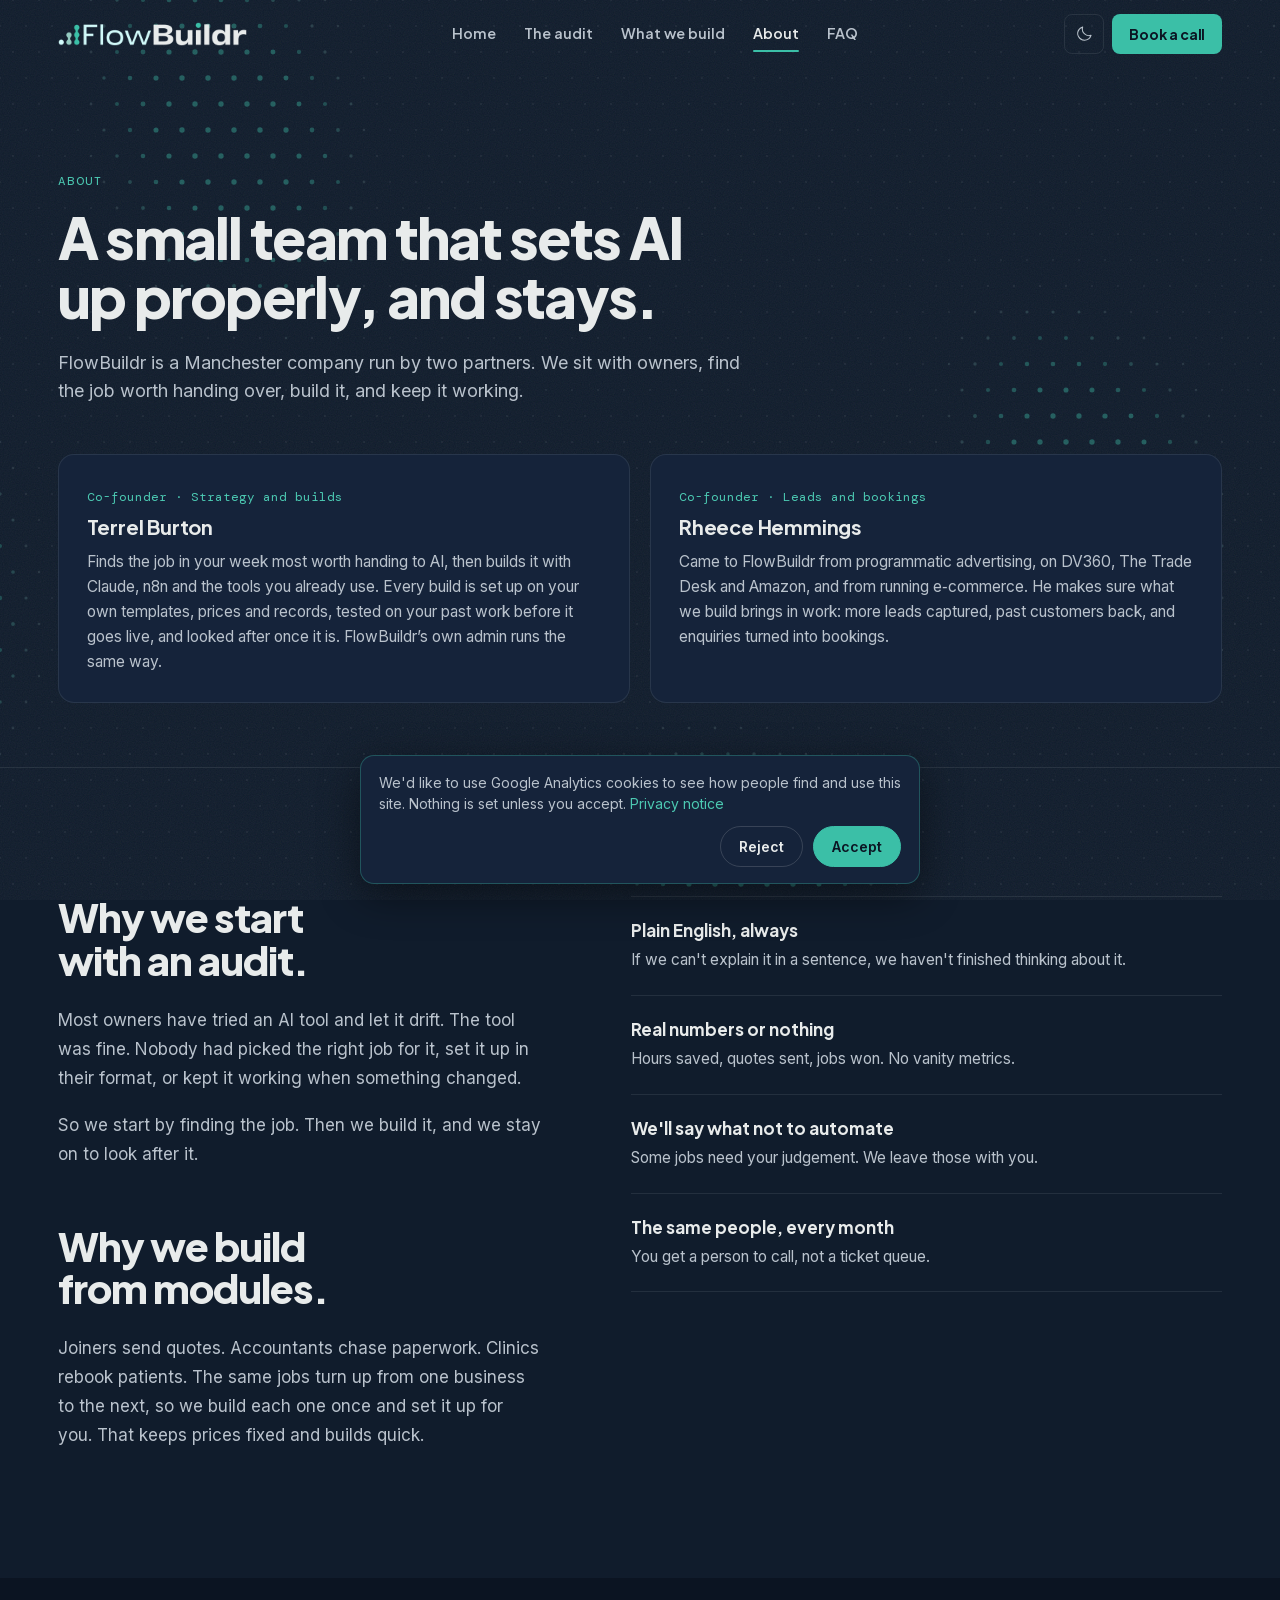
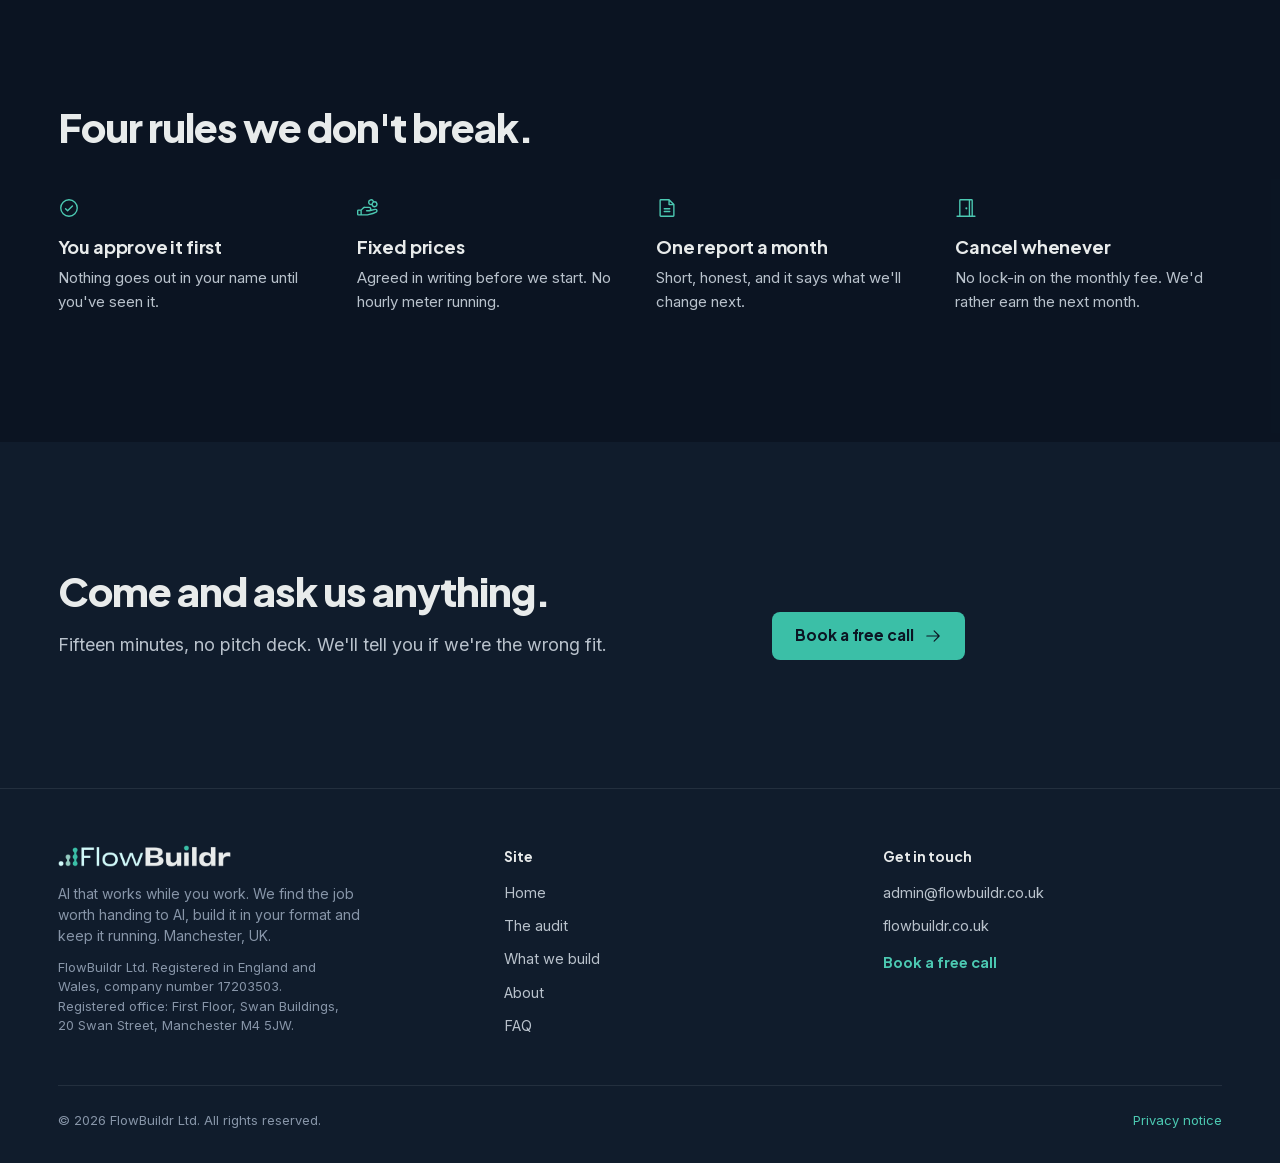
==== commit 66556b59: "Widen the page layout so content uses more of the screen Feedback: on large screens the pages looked" ====
--- a/about/index.html
+++ b/about/index.html
@@ -99,7 +99,7 @@
 </script>
 <script async src="https://www.googletagmanager.com/gtag/js?id=G-GZK0603EW1"></script>
 <script>gtag('js',new Date());gtag('config','G-GZK0603EW1');</script>
-<link rel="stylesheet" href="/assets/site.css?v=dc882291">
+<link rel="stylesheet" href="/assets/site.css?v=405114a5">
 </head>
 <body>
 <svg width="0" height="0" style="position:absolute" aria-hidden="true" focusable="false"><defs><symbol id="i-address-book" viewBox="0 0 256 256"><path d="M83.19,174.4a8,8,0,0,0,11.21-1.6,52,52,0,0,1,83.2,0,8,8,0,1,0,12.8-9.6A67.88,67.88,0,0,0,163,141.51a40,40,0,1,0-53.94,0A67.88,67.88,0,0,0,81.6,163.2,8,8,0,0,0,83.19,174.4ZM112,112a24,24,0,1,1,24,24A24,24,0,0,1,112,112Zm96-88H64A16,16,0,0,0,48,40V64H32a8,8,0,0,0,0,16H48v40H32a8,8,0,0,0,0,16H48v40H32a8,8,0,0,0,0,16H48v24a16,16,0,0,0,16,16H208a16,16,0,0,0,16-16V40A16,16,0,0,0,208,24Zm0,192H64V40H208Z"/></symbol><symbol id="i-arrow-right" viewBox="0 0 256 256"><path d="M221.66,133.66l-72,72a8,8,0,0,1-11.32-11.32L196.69,136H40a8,8,0,0,1,0-16H196.69L138.34,61.66a8,8,0,0,1,11.32-11.32l72,72A8,8,0,0,1,221.66,133.66Z"/></symbol><symbol id="i-caret-down" viewBox="0 0 256 256"><path d="M213.66,101.66l-80,80a8,8,0,0,1-11.32,0l-80-80A8,8,0,0,1,53.66,90.34L128,164.69l74.34-74.35a8,8,0,0,1,11.32,11.32Z"/></symbol><symbol id="i-chat-circle-dots" viewBox="0 0 256 256"><path d="M140,128a12,12,0,1,1-12-12A12,12,0,0,1,140,128ZM84,116a12,12,0,1,0,12,12A12,12,0,0,0,84,116Zm88,0a12,12,0,1,0,12,12A12,12,0,0,0,172,116Zm60,12A104,104,0,0,1,79.12,219.82L45.07,231.17a16,16,0,0,1-20.24-20.24l11.35-34.05A104,104,0,1,1,232,128Zm-16,0A88,88,0,1,0,51.81,172.06a8,8,0,0,1,.66,6.54L40,216,77.4,203.53a7.85,7.85,0,0,1,2.53-.42,8,8,0,0,1,4,1.08A88,88,0,0,0,216,128Z"/></symbol><symbol id="i-check" viewBox="0 0 256 256"><path d="M229.66,77.66l-128,128a8,8,0,0,1-11.32,0l-56-56a8,8,0,0,1,11.32-11.32L96,188.69,218.34,66.34a8,8,0,0,1,11.32,11.32Z"/></symbol><symbol id="i-check-circle" viewBox="0 0 256 256"><path d="M173.66,98.34a8,8,0,0,1,0,11.32l-56,56a8,8,0,0,1-11.32,0l-24-24a8,8,0,0,1,11.32-11.32L112,148.69l50.34-50.35A8,8,0,0,1,173.66,98.34ZM232,128A104,104,0,1,1,128,24,104.11,104.11,0,0,1,232,128Zm-16,0a88,88,0,1,0-88,88A88.1,88.1,0,0,0,216,128Z"/></symbol><symbol id="i-clock-countdown" viewBox="0 0 256 256"><path d="M232,136.66A104.12,104.12,0,1,1,119.34,24,8,8,0,0,1,120.66,40,88.12,88.12,0,1,0,216,135.34,8,8,0,0,1,232,136.66ZM120,72v56a8,8,0,0,0,8,8h56a8,8,0,0,0,0-16H136V72a8,8,0,0,0-16,0Zm40-24a12,12,0,1,0-12-12A12,12,0,0,0,160,48Zm36,24a12,12,0,1,0-12-12A12,12,0,0,0,196,72Zm24,36a12,12,0,1,0-12-12A12,12,0,0,0,220,108Z"/></symbol><symbol id="i-cloud-check" viewBox="0 0 256 256"><path d="M160,40A88.09,88.09,0,0,0,81.29,88.67,64,64,0,1,0,72,216h88a88,88,0,0,0,0-176Zm0,160H72a48,48,0,0,1,0-96c1.1,0,2.2,0,3.29.11A88,88,0,0,0,72,128a8,8,0,0,0,16,0,72,72,0,1,1,72,72Zm37.66-93.66a8,8,0,0,1,0,11.32l-48,48a8,8,0,0,1-11.32,0l-24-24a8,8,0,0,1,11.32-11.32L144,148.69l42.34-42.35A8,8,0,0,1,197.66,106.34Z"/></symbol><symbol id="i-door-open" viewBox="0 0 256 256"><path d="M232,216H208V40a16,16,0,0,0-16-16H64A16,16,0,0,0,48,40V216H24a8,8,0,0,0,0,16H232a8,8,0,0,0,0-16Zm-40,0H176V40h16ZM64,40h96V216H64Zm80,92a12,12,0,1,1-12-12A12,12,0,0,1,144,132Z"/></symbol><symbol id="i-file-doc" viewBox="0 0 256 256"><path d="M52,144H36a8,8,0,0,0-8,8v56a8,8,0,0,0,8,8H52a36,36,0,0,0,0-72Zm0,56H44V160h8a20,20,0,0,1,0,40Zm169.53-4.91a8,8,0,0,1,.25,11.31A30.06,30.06,0,0,1,200,216c-17.65,0-32-16.15-32-36s14.35-36,32-36a30.06,30.06,0,0,1,21.78,9.6,8,8,0,0,1-11.56,11.06A14.24,14.24,0,0,0,200,160c-8.82,0-16,9-16,20s7.18,20,16,20a14.24,14.24,0,0,0,10.22-4.66A8,8,0,0,1,221.53,195.09ZM128,144c-17.65,0-32,16.15-32,36s14.35,36,32,36,32-16.15,32-36S145.65,144,128,144Zm0,56c-8.82,0-16-9-16-20s7.18-20,16-20,16,9,16,20S136.82,200,128,200ZM48,120a8,8,0,0,0,8-8V40h88V88a8,8,0,0,0,8,8h48v16a8,8,0,0,0,16,0V88a8,8,0,0,0-2.34-5.66l-56-56A8,8,0,0,0,152,24H56A16,16,0,0,0,40,40v72A8,8,0,0,0,48,120ZM160,51.31,188.69,80H160Z"/></symbol><symbol id="i-file-text" viewBox="0 0 256 256"><path d="M213.66,82.34l-56-56A8,8,0,0,0,152,24H56A16,16,0,0,0,40,40V216a16,16,0,0,0,16,16H200a16,16,0,0,0,16-16V88A8,8,0,0,0,213.66,82.34ZM160,51.31,188.69,80H160ZM200,216H56V40h88V88a8,8,0,0,0,8,8h48V216Zm-32-80a8,8,0,0,1-8,8H96a8,8,0,0,1,0-16h64A8,8,0,0,1,168,136Zm0,32a8,8,0,0,1-8,8H96a8,8,0,0,1,0-16h64A8,8,0,0,1,168,168Z"/></symbol><symbol id="i-globe" viewBox="0 0 256 256"><path d="M128,24h0A104,104,0,1,0,232,128,104.12,104.12,0,0,0,128,24Zm88,104a87.61,87.61,0,0,1-3.33,24H174.16a157.44,157.44,0,0,0,0-48h38.51A87.61,87.61,0,0,1,216,128ZM102,168H154a115.11,115.11,0,0,1-26,45A115.27,115.27,0,0,1,102,168Zm-3.9-16a140.84,140.84,0,0,1,0-48h59.88a140.84,140.84,0,0,1,0,48ZM40,128a87.61,87.61,0,0,1,3.33-24H81.84a157.44,157.44,0,0,0,0,48H43.33A87.61,87.61,0,0,1,40,128ZM154,88H102a115.11,115.11,0,0,1,26-45A115.27,115.27,0,0,1,154,88Zm52.33,0H170.71a135.28,135.28,0,0,0-22.3-45.6A88.29,88.29,0,0,1,206.37,88ZM107.59,42.4A135.28,135.28,0,0,0,85.29,88H49.63A88.29,88.29,0,0,1,107.59,42.4ZM49.63,168H85.29a135.28,135.28,0,0,0,22.3,45.6A88.29,88.29,0,0,1,49.63,168Zm98.78,45.6a135.28,135.28,0,0,0,22.3-45.6h35.66A88.29,88.29,0,0,1,148.41,213.6Z"/></symbol><symbol id="i-hand-coins" viewBox="0 0 256 256"><path d="M230.33,141.06a24.43,24.43,0,0,0-21.24-4.23l-41.84,9.62A28,28,0,0,0,140,112H89.94a31.82,31.82,0,0,0-22.63,9.37L44.69,144H16A16,16,0,0,0,0,160v40a16,16,0,0,0,16,16H120a7.93,7.93,0,0,0,1.94-.24l64-16a6.94,6.94,0,0,0,1.19-.4L226,182.82l.44-.2a24.6,24.6,0,0,0,3.93-41.56ZM16,160H40v40H16Zm203.43,8.21-38,16.18L119,200H56V155.31l22.63-22.62A15.86,15.86,0,0,1,89.94,128H140a12,12,0,0,1,0,24H112a8,8,0,0,0,0,16h32a8.32,8.32,0,0,0,1.79-.2l67-15.41.31-.08a8.6,8.6,0,0,1,6.3,15.9ZM164,96a36,36,0,0,0,5.9-.48,36,36,0,1,0,28.22-47A36,36,0,1,0,164,96Zm60-12a20,20,0,1,1-20-20A20,20,0,0,1,224,84ZM164,40a20,20,0,0,1,19.25,14.61,36,36,0,0,0-15,24.93A20.42,20.42,0,0,1,164,80a20,20,0,0,1,0-40Z"/></symbol><symbol id="i-list" viewBox="0 0 256 256"><path d="M224,128a8,8,0,0,1-8,8H40a8,8,0,0,1,0-16H216A8,8,0,0,1,224,128ZM40,72H216a8,8,0,0,0,0-16H40a8,8,0,0,0,0,16ZM216,184H40a8,8,0,0,0,0,16H216a8,8,0,0,0,0-16Z"/></symbol><symbol id="i-list-checks" viewBox="0 0 256 256"><path d="M224,128a8,8,0,0,1-8,8H128a8,8,0,0,1,0-16h88A8,8,0,0,1,224,128ZM128,72h88a8,8,0,0,0,0-16H128a8,8,0,0,0,0,16Zm88,112H128a8,8,0,0,0,0,16h88a8,8,0,0,0,0-16ZM82.34,42.34,56,68.69,45.66,58.34A8,8,0,0,0,34.34,69.66l16,16a8,8,0,0,0,11.32,0l32-32A8,8,0,0,0,82.34,42.34Zm0,64L56,132.69,45.66,122.34a8,8,0,0,0-11.32,11.32l16,16a8,8,0,0,0,11.32,0l32-32a8,8,0,0,0-11.32-11.32Zm0,64L56,196.69,45.66,186.34a8,8,0,0,0-11.32,11.32l16,16a8,8,0,0,0,11.32,0l32-32a8,8,0,0,0-11.32-11.32Z"/></symbol><symbol id="i-magnifying-glass" viewBox="0 0 256 256"><path d="M229.66,218.34l-50.07-50.06a88.11,88.11,0,1,0-11.31,11.31l50.06,50.07a8,8,0,0,0,11.32-11.32ZM40,112a72,72,0,1,1,72,72A72.08,72.08,0,0,1,40,112Z"/></symbol><symbol id="i-microphone" viewBox="0 0 256 256"><path d="M128,176a48.05,48.05,0,0,0,48-48V64a48,48,0,0,0-96,0v64A48.05,48.05,0,0,0,128,176ZM96,64a32,32,0,0,1,64,0v64a32,32,0,0,1-64,0Zm40,143.6V240a8,8,0,0,1-16,0V207.6A80.11,80.11,0,0,1,48,128a8,8,0,0,1,16,0,64,64,0,0,0,128,0,8,8,0,0,1,16,0A80.11,80.11,0,0,1,136,207.6Z"/></symbol><symbol id="i-moon" viewBox="0 0 256 256"><path d="M233.54,142.23a8,8,0,0,0-8-2,88.08,88.08,0,0,1-109.8-109.8,8,8,0,0,0-10-10,104.84,104.84,0,0,0-52.91,37A104,104,0,0,0,136,224a103.09,103.09,0,0,0,62.52-20.88,104.84,104.84,0,0,0,37-52.91A8,8,0,0,0,233.54,142.23ZM188.9,190.34A88,88,0,0,1,65.66,67.11a89,89,0,0,1,31.4-26A106,106,0,0,0,96,56,104.11,104.11,0,0,0,200,160a106,106,0,0,0,14.92-1.06A89,89,0,0,1,188.9,190.34Z"/></symbol><symbol id="i-note-pencil" viewBox="0 0 256 256"><path d="M229.66,58.34l-32-32a8,8,0,0,0-11.32,0l-96,96A8,8,0,0,0,88,128v32a8,8,0,0,0,8,8h32a8,8,0,0,0,5.66-2.34l96-96A8,8,0,0,0,229.66,58.34ZM124.69,152H104V131.31l64-64L188.69,88ZM200,76.69,179.31,56,192,43.31,212.69,64ZM224,128v80a16,16,0,0,1-16,16H48a16,16,0,0,1-16-16V48A16,16,0,0,1,48,32h80a8,8,0,0,1,0,16H48V208H208V128a8,8,0,0,1,16,0Z"/></symbol><symbol id="i-paper-plane-tilt" viewBox="0 0 256 256"><path d="M227.32,28.68a16,16,0,0,0-15.66-4.08l-.15,0L19.57,82.84a16,16,0,0,0-2.49,29.8L102,154l41.3,84.87A15.86,15.86,0,0,0,157.74,248q.69,0,1.38-.06a15.88,15.88,0,0,0,14-11.51l58.2-191.94c0-.05,0-.1,0-.15A16,16,0,0,0,227.32,28.68ZM157.83,231.85l-.05.14,0-.07-40.06-82.3,48-48a8,8,0,0,0-11.31-11.31l-48,48L24.08,98.25l-.07,0,.14,0L216,40Z"/></symbol><symbol id="i-plus" viewBox="0 0 256 256"><path d="M224,128a8,8,0,0,1-8,8H136v80a8,8,0,0,1-16,0V136H40a8,8,0,0,1,0-16h80V40a8,8,0,0,1,16,0v80h80A8,8,0,0,1,224,128Z"/></symbol><symbol id="i-receipt" viewBox="0 0 256 256"><path d="M72,104a8,8,0,0,1,8-8h96a8,8,0,0,1,0,16H80A8,8,0,0,1,72,104Zm8,40h96a8,8,0,0,0,0-16H80a8,8,0,0,0,0,16ZM232,56V208a8,8,0,0,1-11.58,7.15L192,200.94l-28.42,14.21a8,8,0,0,1-7.16,0L128,200.94,99.58,215.15a8,8,0,0,1-7.16,0L64,200.94,35.58,215.15A8,8,0,0,1,24,208V56A16,16,0,0,1,40,40H216A16,16,0,0,1,232,56Zm-16,0H40V195.06l20.42-10.22a8,8,0,0,1,7.16,0L96,199.06l28.42-14.22a8,8,0,0,1,7.16,0L160,199.06l28.42-14.22a8,8,0,0,1,7.16,0L216,195.06Z"/></symbol><symbol id="i-sun" viewBox="0 0 256 256"><path d="M120,40V16a8,8,0,0,1,16,0V40a8,8,0,0,1-16,0Zm72,88a64,64,0,1,1-64-64A64.07,64.07,0,0,1,192,128Zm-16,0a48,48,0,1,0-48,48A48.05,48.05,0,0,0,176,128ZM58.34,69.66A8,8,0,0,0,69.66,58.34l-16-16A8,8,0,0,0,42.34,53.66Zm0,116.68-16,16a8,8,0,0,0,11.32,11.32l16-16a8,8,0,0,0-11.32-11.32ZM192,72a8,8,0,0,0,5.66-2.34l16-16a8,8,0,0,0-11.32-11.32l-16,16A8,8,0,0,0,192,72Zm5.66,114.34a8,8,0,0,0-11.32,11.32l16,16a8,8,0,0,0,11.32-11.32ZM48,128a8,8,0,0,0-8-8H16a8,8,0,0,0,0,16H40A8,8,0,0,0,48,128Zm80,80a8,8,0,0,0-8,8v24a8,8,0,0,0,16,0V216A8,8,0,0,0,128,208Zm112-88H216a8,8,0,0,0,0,16h24a8,8,0,0,0,0-16Z"/></symbol><symbol id="i-user-minus" viewBox="0 0 256 256"><path d="M256,136a8,8,0,0,1-8,8H200a8,8,0,0,1,0-16h48A8,8,0,0,1,256,136Zm-57.87,58.85a8,8,0,0,1-12.26,10.3C165.75,181.19,138.09,168,108,168s-57.75,13.19-77.87,37.15a8,8,0,0,1-12.25-10.3c14.94-17.78,33.52-30.41,54.17-37.17a68,68,0,1,1,71.9,0C164.6,164.44,183.18,177.07,198.13,194.85ZM108,152a52,52,0,1,0-52-52A52.06,52.06,0,0,0,108,152Z"/></symbol><symbol id="i-users-three" viewBox="0 0 256 256"><path d="M244.8,150.4a8,8,0,0,1-11.2-1.6A51.6,51.6,0,0,0,192,128a8,8,0,0,1-7.37-4.89,8,8,0,0,1,0-6.22A8,8,0,0,1,192,112a24,24,0,1,0-23.24-30,8,8,0,1,1-15.5-4A40,40,0,1,1,219,117.51a67.94,67.94,0,0,1,27.43,21.68A8,8,0,0,1,244.8,150.4ZM190.92,212a8,8,0,1,1-13.84,8,57,57,0,0,0-98.16,0,8,8,0,1,1-13.84-8,72.06,72.06,0,0,1,33.74-29.92,48,48,0,1,1,58.36,0A72.06,72.06,0,0,1,190.92,212ZM128,176a32,32,0,1,0-32-32A32,32,0,0,0,128,176ZM72,120a8,8,0,0,0-8-8A24,24,0,1,1,87.24,82a8,8,0,1,0,15.5-4A40,40,0,1,0,37,117.51,67.94,67.94,0,0,0,9.6,139.19a8,8,0,1,0,12.8,9.61A51.6,51.6,0,0,1,64,128,8,8,0,0,0,72,120Z"/></symbol><symbol id="i-wrench" viewBox="0 0 256 256"><path d="M226.76,69a8,8,0,0,0-12.84-2.88l-40.3,37.19-17.23-3.7-3.7-17.23,37.19-40.3A8,8,0,0,0,187,29.24,72,72,0,0,0,88,96,72.34,72.34,0,0,0,94,124.94L33.79,177c-.15.12-.29.26-.43.39a32,32,0,0,0,45.26,45.26c.13-.13.27-.28.39-.42L131.06,162A72,72,0,0,0,232,96,71.56,71.56,0,0,0,226.76,69ZM160,152a56.14,56.14,0,0,1-27.07-7,8,8,0,0,0-9.92,1.77L67.11,211.51a16,16,0,0,1-22.62-22.62L109.18,133a8,8,0,0,0,1.77-9.93,56,56,0,0,1,58.36-82.31l-31.2,33.81a8,8,0,0,0-1.94,7.1L141.83,108a8,8,0,0,0,6.14,6.14l26.35,5.66a8,8,0,0,0,7.1-1.94l33.81-31.2A56.06,56.06,0,0,1,160,152Z"/></symbol><symbol id="i-x" viewBox="0 0 256 256"><path d="M205.66,194.34a8,8,0,0,1-11.32,11.32L128,139.31,61.66,205.66a8,8,0,0,1-11.32-11.32L116.69,128,50.34,61.66A8,8,0,0,1,61.66,50.34L128,116.69l66.34-66.35a8,8,0,0,1,11.32,11.32L139.31,128Z"/></symbol></defs></svg>
@@ -266,13 +266,13 @@
   </div>
 </dialog>
 
-<script defer src="/assets/site.js?v=dc882291"></script>
+<script defer src="/assets/site.js?v=405114a5"></script>
 
 <!-- Cookie consent (UK PECR): analytics cookies only after Accept -->
 <div class="cc" id="cookie-consent" role="region" aria-label="Cookie consent" hidden>
   <p>We'd like to use Google Analytics cookies to see how people find and use this site. Nothing is set unless you accept. <a href="/privacy/" data-go="privacy">Privacy notice</a></p>
   <div class="cc-row"><button type="button" class="cc-no" data-consent="denied">Reject</button><button type="button" class="cc-yes" data-consent="granted">Accept</button></div>
 </div>
-<script defer src="/assets/consent.js?v=dc882291"></script>
+<script defer src="/assets/consent.js?v=405114a5"></script>
 </body>
 </html>
--- a/assets/site.css
+++ b/assets/site.css
@@ -37,8 +37,8 @@
   --ease-out:cubic-bezier(.23,1,.32,1);
   --ease-in-out:cubic-bezier(.77,0,.175,1);
   --r-sm:8px; --r-md:12px; --r-lg:16px;
-  --wrap:1120px;
-  --gutter:clamp(16px,4vw,40px);
+  --wrap:1440px;
+  --gutter:clamp(16px,4.5vw,64px);
   --section:clamp(72px,10vw,128px);
 }
 :root[data-theme="light"]{
@@ -77,14 +77,14 @@
 .section{padding-block:var(--section)}
 
 /* Type */
-.display{font-family:var(--ff-display);font-weight:800;font-size:clamp(40px,5.4vw,66px);line-height:1.02;letter-spacing:-.035em;text-wrap:balance}
-.h1{font-family:var(--ff-display);font-weight:800;font-size:clamp(36px,4.6vw,56px);line-height:1.04;letter-spacing:-.03em;text-wrap:balance}
-.h2{font-family:var(--ff-display);font-weight:800;font-size:clamp(28px,3.3vw,42px);line-height:1.08;letter-spacing:-.025em;text-wrap:balance}
+.display{font-family:var(--ff-display);font-weight:800;font-size:clamp(40px,5.2vw,76px);line-height:1.02;letter-spacing:-.035em;text-wrap:balance}
+.h1{font-family:var(--ff-display);font-weight:800;font-size:clamp(36px,4.4vw,64px);line-height:1.04;letter-spacing:-.03em;text-wrap:balance}
+.h2{font-family:var(--ff-display);font-weight:800;font-size:clamp(28px,3.1vw,48px);line-height:1.08;letter-spacing:-.025em;text-wrap:balance}
 .h3{font-family:var(--ff-display);font-weight:700;font-size:20px;line-height:1.3;letter-spacing:-.01em}
 .h4{font-family:var(--ff-display);font-weight:700;font-size:17px;line-height:1.35}
 .eyebrow{font-family:var(--ff-mono);font-size:12.5px;letter-spacing:.08em;text-transform:uppercase;color:var(--accent-text)}
-.lede{font-size:clamp(17px,1.4vw,19px);line-height:1.6;color:var(--text-2);max-width:56ch;text-wrap:pretty}
-.body{color:var(--text-2);max-width:62ch;text-wrap:pretty}
+.lede{font-size:clamp(17px,1.4vw,19px);line-height:1.6;color:var(--text-2);max-width:64ch;text-wrap:pretty}
+.body{color:var(--text-2);max-width:68ch;text-wrap:pretty}
 .small{font-size:14px;color:var(--text-3);line-height:1.5}
 .note{font-size:13px;color:var(--text-3);line-height:1.5}
 
@@ -214,7 +214,7 @@
 .kicker-line span{color:var(--text-3);font-weight:600}
 
 /* Section heads */
-.sec-head{max-width:660px}
+.sec-head{max-width:820px}
 .sec-head .body{margin-top:18px}
 .sec-row{display:flex;justify-content:space-between;align-items:end;gap:16px 40px;flex-wrap:wrap}
 .foot-note{margin-top:20px}
@@ -304,7 +304,7 @@
 .rp-sec>p{margin-top:8px;font-size:13.5px;line-height:1.5;color:var(--paper-ink-2)}
 .report .tbc{color:#855700;background:#FBF2DE;border-color:rgba(133,87,0,.38)}
 .report-split{display:grid;grid-template-columns:minmax(0,1fr) minmax(0,1fr);gap:clamp(40px,7vw,96px);align-items:center}
-.report-split .report{max-width:480px;justify-self:center;width:100%}
+.report-split .report{max-width:540px;justify-self:center;width:100%}
 @media (max-width:900px){.report-split{grid-template-columns:1fr}.report{transform:none}}
 .checks{margin-top:28px;display:grid;gap:14px}
 .checks li{display:flex;gap:12px;align-items:flex-start;font-size:16.5px;line-height:1.5;color:var(--text)}
@@ -374,7 +374,7 @@
 .person h3{margin-top:6px}
 .person p{margin-top:10px;color:var(--text-2);font-size:15.5px}
 @media (max-width:760px){.people{grid-template-columns:1fr}}
-.prose>p{color:var(--text-2);font-size:17px;line-height:1.7;max-width:60ch}
+.prose>p{color:var(--text-2);font-size:17px;line-height:1.7;max-width:72ch}
 .prose>p+p{margin-top:18px}
 .prose .h2{margin-bottom:24px}
 .prose .h2:not(:first-child){margin-top:56px}
@@ -410,7 +410,7 @@
 .qa .pm .i{width:16px;height:16px}
 .qa button[aria-expanded="true"] .pm{transform:rotate(45deg);background:var(--accent-soft)}
 @media (hover:hover) and (pointer:fine){.qa>h3>button:hover .pm{border-color:var(--line-accent)}}
-.qa .reveal p{padding-bottom:24px;color:var(--text-2);max-width:62ch}
+.qa .reveal p{padding-bottom:24px;color:var(--text-2);max-width:80ch}
 .qa em{color:var(--text-3)}
 
 /* Footer */
